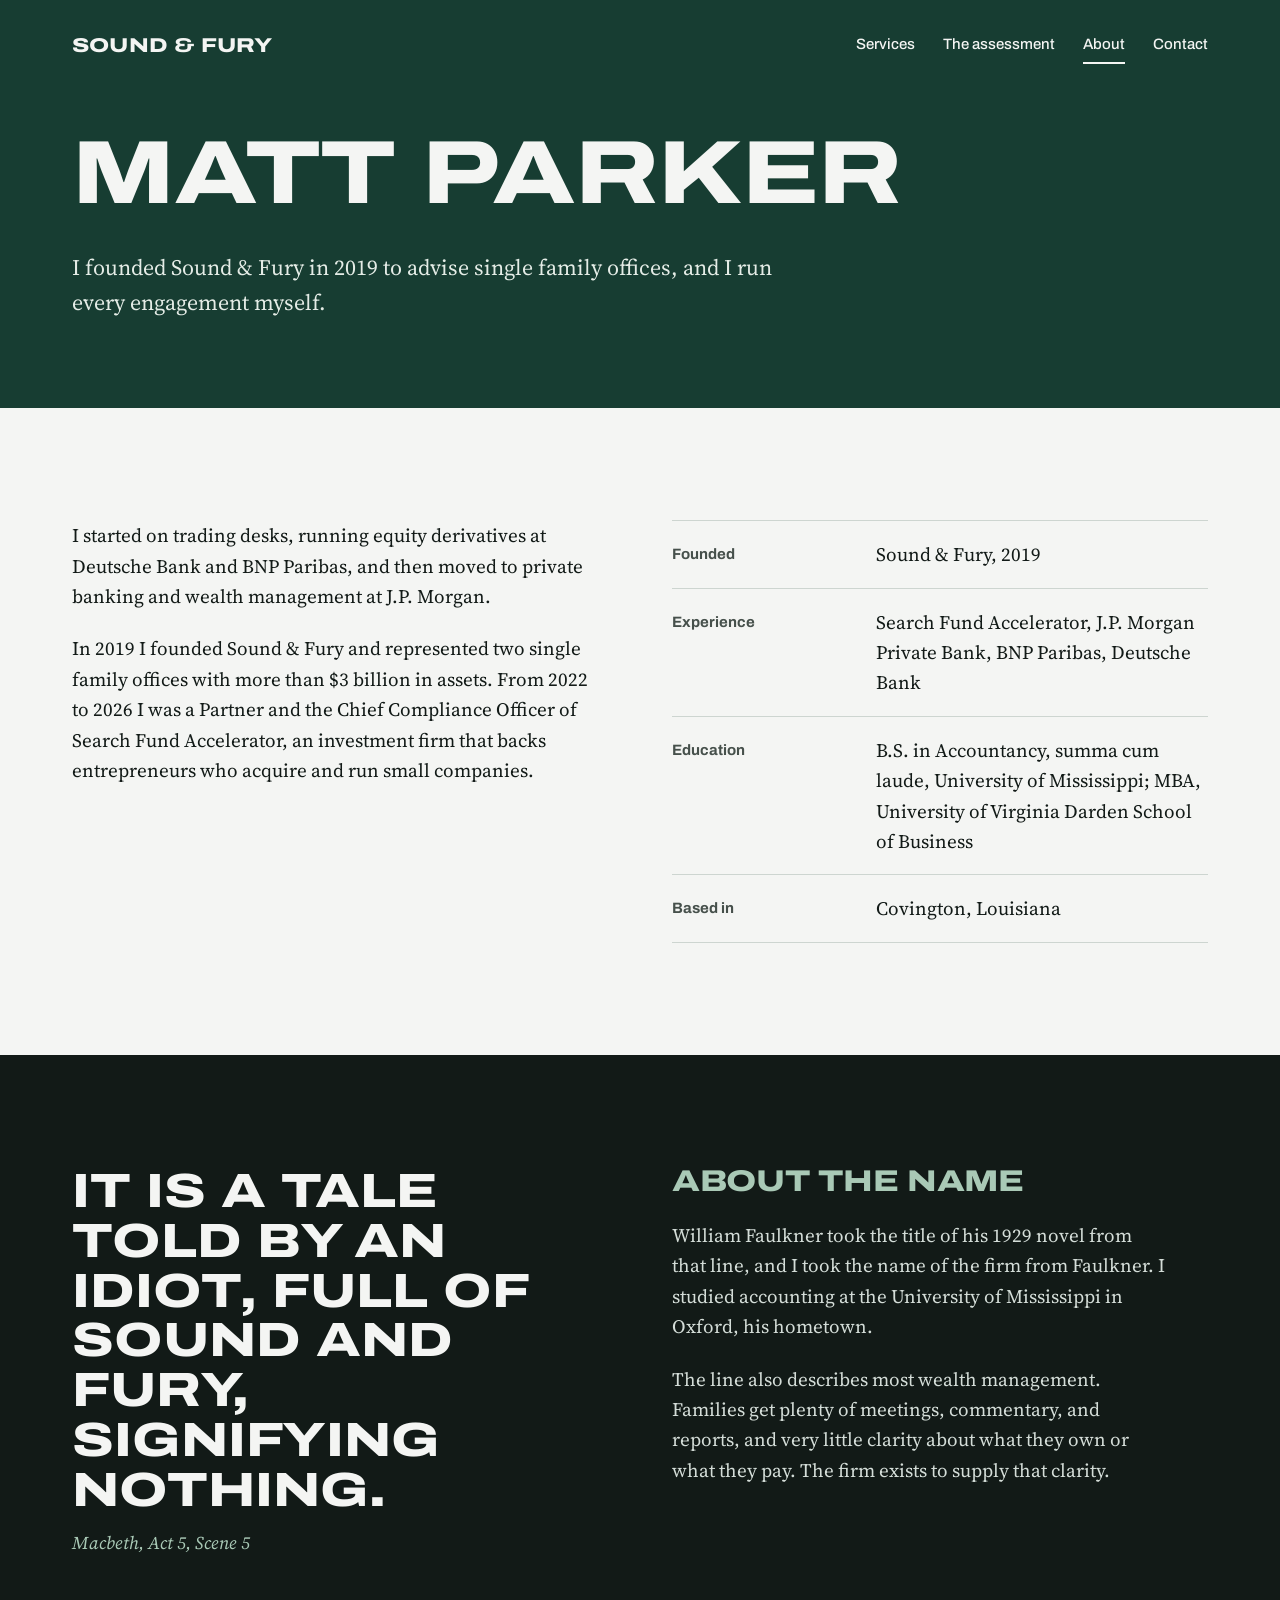
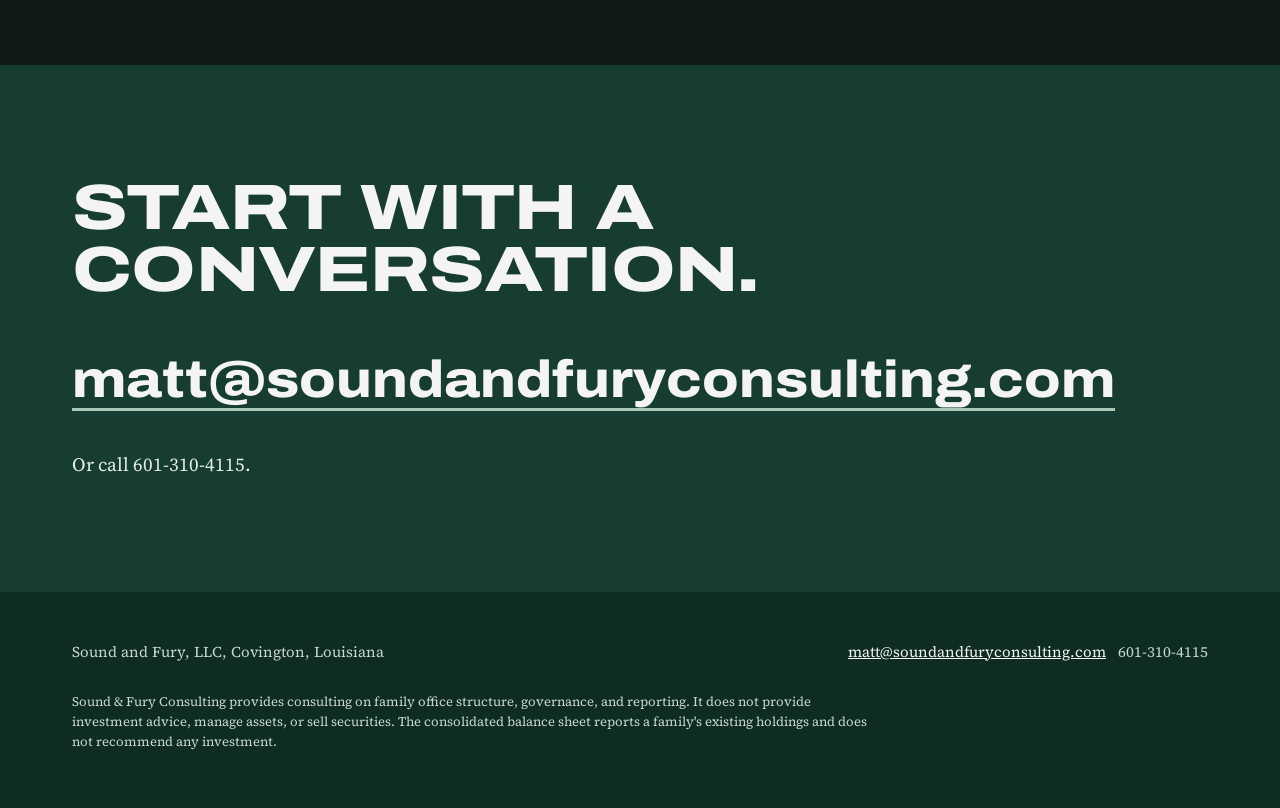
==== about.html @ b050a8d6 "Add files via upload" ====
<!doctype html>
<html lang="en">
<head>
<meta charset="utf-8">
<meta name="viewport" content="width=device-width, initial-scale=1">
<title>About | Sound &amp; Fury Consulting</title>
<meta name="description" content="Matt Parker founded Sound &amp; Fury in 2019 to advise single family offices.">
<link rel="preconnect" href="https://fonts.googleapis.com">
<link rel="preconnect" href="https://fonts.gstatic.com" crossorigin>
<link href="https://fonts.googleapis.com/css2?family=Archivo:wdth,wght@62..125,400..900&family=Source+Serif+4:opsz,wght@8..60,400;8..60,600&display=swap" rel="stylesheet">
<style>
:root {
  --paper: #F4F5F3;
  --ink: #121A17;
  --ink-soft: #46504B;
  --green: #173D32;
  --green-deep: #0F2C24;
  --celadon: #A9C9B6;
  --ledger: #E4ECE6;
  --rule: #B9CBBF;
  --red: #B23A2B;
  --display: "Archivo", "Arial Black", "Helvetica Neue", Arial, sans-serif;
  --body: "Source Serif 4", Georgia, "Times New Roman", serif;
}

* { box-sizing: border-box; }
html { -webkit-text-size-adjust: 100%; scroll-behavior: smooth; }
body {
  margin: 0;
  background: var(--paper);
  color: var(--ink);
  font-family: var(--body);
  font-size: 19px;
  line-height: 1.6;
}
img { max-width: 100%; display: block; }
a { color: inherit; }
a:focus-visible { outline: 3px solid var(--red); outline-offset: 3px; }

.wrap { max-width: 1200px; margin: 0 auto; padding: 0 32px; }

/* Header */
.site-header { position: relative; z-index: 5; }
.site-header .wrap {
  display: flex; justify-content: space-between; align-items: center; gap: 24px;
  padding-top: 26px; padding-bottom: 26px;
}
.wordmark {
  font-family: var(--display); font-weight: 800; font-stretch: 125%;
  font-size: 20px; letter-spacing: 0.01em; text-decoration: none; text-transform: uppercase;
}
.site-nav { display: flex; gap: 28px; flex-wrap: wrap; }
.site-nav a {
  font-family: var(--display); font-weight: 500; font-size: 15px; text-decoration: none;
  padding: 6px 0; border-bottom: 2px solid transparent;
}
.site-nav a:hover, .site-nav a[aria-current="page"] { border-bottom-color: currentColor; }
.on-dark { background: var(--green); color: var(--paper); }
.on-dark .site-nav a { color: var(--paper); }

/* Display type */
.display {
  font-family: var(--display); font-weight: 800; font-stretch: 125%;
  text-transform: uppercase; line-height: 0.98; letter-spacing: -0.01em; margin: 0;
}
h2.display { font-size: clamp(34px, 5.2vw, 64px); }
h3 { font-family: var(--display); font-weight: 700; font-stretch: 112%; font-size: 22px; line-height: 1.2; margin: 0 0 10px; }

/* Hero */
.hero { background: var(--green); color: var(--paper); padding: 56px 0 96px; overflow: hidden; }
.hero h1 { font-size: clamp(46px, 9.4vw, 132px); }
.hero h1 span { display: block; }
.hero .hero-foot {
  display: grid; grid-template-columns: minmax(0, 1fr) auto; gap: 40px; align-items: end;
  margin-top: 56px;
}
.hero h1.quote { color: var(--paper); }
.hero h1.quote::before { content: "\201C"; display: block; font-size: 1.4em; line-height: 0.6; color: var(--celadon); margin-bottom: 8px; }
.hero .attrib { font-family: var(--display); font-weight: 600; font-size: 18px; color: var(--celadon); margin: 24px 0 0; }
.hero p { font-size: 22px; line-height: 1.5; max-width: 34em; margin: 0; color: #E4ECE6; }
.cta {
  display: inline-block; font-family: var(--display); font-weight: 700; font-size: 16px;
  text-decoration: none; padding: 16px 26px; border-radius: 999px;
  background: var(--celadon); color: var(--green-deep); white-space: nowrap;
}
.cta:hover { background: #C3DCCD; }
.cta.dark { background: var(--green); color: var(--paper); }
.cta.dark:hover { background: var(--green-deep); }

@media (prefers-reduced-motion: no-preference) {
  .hero h1 span { animation: rise 0.9s cubic-bezier(.2,.7,.2,1) both; }
  .hero h1 span:nth-child(2) { animation-delay: 0.08s; }
  .hero h1 span:nth-child(3) { animation-delay: 0.16s; }
  .hero h1 span:nth-child(4) { animation-delay: 0.24s; }
  @keyframes rise { from { opacity: 0; transform: translateY(40px); } to { opacity: 1; transform: none; } }
}

/* Sections */
section { padding: 112px 0; }
.lede { font-size: 22px; max-width: 36em; color: var(--ink-soft); margin: 24px 0 0; }

/* Statements to ledger */
.pile-grid { display: grid; grid-template-columns: 1.1fr 1fr; gap: 64px; align-items: center; margin-top: 64px; }
.pile { position: relative; height: 470px; }
.stmt {
  position: absolute; width: 270px; background: #fff; border: 1px solid #D5DBD7;
  padding: 16px 18px; box-shadow: 0 1px 0 rgba(18,26,23,.06);
  font-family: var(--display); font-stretch: 75%; font-size: 13px; color: var(--ink-soft);
}
.stmt strong { display: block; font-stretch: 100%; font-size: 14px; color: var(--ink); margin-bottom: 8px; }
.stmt .bar { height: 7px; background: #E3E7E4; margin: 6px 0; }
.stmt .bar.s { width: 60%; }
.stmt .bar.m { width: 82%; }
.stmt .amt { font-stretch: 100%; font-weight: 700; font-size: 18px; color: var(--ink); margin-top: 10px; font-variant-numeric: tabular-nums; }
.stmt:nth-child(1) { top: 0; left: 4%; transform: rotate(-5deg); }
.stmt:nth-child(2) { top: 40px; left: 44%; transform: rotate(4deg); }
.stmt:nth-child(3) { top: 160px; left: 14%; transform: rotate(2deg); }
.stmt:nth-child(4) { top: 210px; left: 50%; transform: rotate(-3deg); }
.stmt:nth-child(5) { top: 320px; left: 2%; transform: rotate(-2deg); }
.stmt:nth-child(6) { top: 340px; left: 40%; transform: rotate(5deg); }

.ledger { background: var(--ledger); border: 1px solid var(--rule); padding: 28px 30px 22px; }
.ledger .ledger-title { font-family: var(--display); font-weight: 700; font-stretch: 112%; font-size: 18px; margin: 0 0 12px; }
.ledger table { width: 100%; border-collapse: collapse; font-size: 17px; }
.ledger td { padding: 8px 0; border-bottom: 1px solid var(--rule); }
.ledger td.amt { text-align: right; font-variant-numeric: tabular-nums lining-nums; white-space: nowrap; padding-left: 16px; }
.ledger tr.total td { font-family: var(--display); font-weight: 800; font-size: 20px; padding-top: 14px; border-bottom: 4px double var(--red); }
.ledger .note { font-size: 14px; color: var(--ink-soft); margin: 12px 0 0; }

/* Principles */
.principles { background: var(--ink); color: var(--paper); }
.principles .grid { display: grid; grid-template-columns: repeat(2, minmax(0, 1fr)); gap: 72px 64px; margin-top: 72px; }
.principles h3 { font-weight: 800; font-stretch: 125%; text-transform: uppercase; font-size: clamp(26px, 3vw, 38px); line-height: 1.02; color: var(--celadon); margin-bottom: 16px; }
.principles p { margin: 0; color: #D4DDD8; max-width: 26em; }

/* Question band */
.question { background: var(--celadon); color: var(--green-deep); }
.question .inner { display: grid; grid-template-columns: minmax(0, 1.3fr) minmax(0, 1fr); gap: 64px; align-items: end; }
.question p { margin: 0 0 28px; font-size: 21px; }

/* About teaser */
.teaser { display: grid; grid-template-columns: minmax(0, 1fr) minmax(0, 1.4fr); gap: 64px; align-items: start; }
.teaser p { margin: 0 0 20px; }
.textlink { font-family: var(--display); font-weight: 700; font-size: 16px; text-decoration: none; border-bottom: 2px solid currentColor; padding-bottom: 2px; }

/* Contact band */
.contact-band { background: var(--green); color: var(--paper); }
.contact-band .big {
  font-family: var(--display); font-weight: 800; font-stretch: 112%;
  font-size: clamp(22px, 4.2vw, 52px); text-decoration: none; word-break: break-word;
  border-bottom: 3px solid var(--celadon);
}
.contact-band p { margin: 28px 0 0; color: #E4ECE6; }

/* Interior pages */
.page-head { background: var(--green); color: var(--paper); padding: 40px 0 88px; }
.page-head h1 { font-size: clamp(40px, 7vw, 96px); }
.page-head p { font-size: 22px; max-width: 34em; margin: 32px 0 0; color: #E4ECE6; }
.two { display: grid; grid-template-columns: repeat(2, minmax(0, 1fr)); gap: 56px 64px; }
.deliver h3 { margin-bottom: 8px; }
.deliver p { margin: 0; }
.steps { list-style: none; margin: 0; padding: 0; display: grid; grid-template-columns: repeat(4, minmax(0, 1fr)); gap: 40px; counter-reset: s; }
.steps li { counter-increment: s; border-top: 3px solid var(--ink); padding-top: 18px; }
.steps li::before { content: counter(s); display: block; font-family: var(--display); font-weight: 800; font-stretch: 125%; font-size: 44px; line-height: 1; margin-bottom: 14px; color: var(--green); }
.steps p { margin: 0; font-size: 17px; }
.fee-num { font-family: var(--display); font-weight: 800; font-stretch: 125%; font-size: clamp(36px, 5vw, 60px); line-height: 1; margin: 0 0 18px; color: var(--green); }
.prose { max-width: 38em; }
.prose p { margin: 0 0 22px; }
blockquote.macbeth {
  margin: 0; font-family: var(--display); font-weight: 800; font-stretch: 125%; text-transform: uppercase;
  font-size: clamp(28px, 4vw, 48px); line-height: 1.04; color: var(--green);
}
.principles blockquote.macbeth { color: var(--paper); }
.principles blockquote.macbeth cite { color: var(--celadon); }
blockquote.macbeth cite { display: block; margin-top: 18px; font-family: var(--body); font-style: italic; font-weight: 400; text-transform: none; font-size: 18px; color: var(--ink-soft); }
.facts { list-style: none; margin: 0; padding: 0; border-top: 1px solid #CDD5D0; }
.facts li { display: grid; grid-template-columns: 180px minmax(0, 1fr); gap: 24px; padding: 18px 0; border-bottom: 1px solid #CDD5D0; }
.facts li span:first-child { font-family: var(--display); font-weight: 700; font-size: 15px; color: var(--ink-soft); padding-top: 3px; }

/* Footer */
.site-footer { background: var(--green-deep); color: #C9D6CF; font-size: 15px; padding: 48px 0 56px; }
.site-footer .row { display: flex; justify-content: space-between; gap: 32px; flex-wrap: wrap; margin-bottom: 28px; }
.site-footer a { color: var(--paper); }
.site-footer .legal { font-size: 13px; line-height: 1.55; max-width: 62em; margin: 0; }

/* Responsive */
@media (max-width: 960px) {
  .pile-grid, .question .inner, .teaser { grid-template-columns: 1fr; gap: 48px; }
  .steps { grid-template-columns: repeat(2, minmax(0, 1fr)); }
  .hero .hero-foot { grid-template-columns: 1fr; }
}
@media (max-width: 640px) {
  body { font-size: 17px; }
  .wrap { padding: 0 16px; }
  section { padding: 72px 0; }
  .site-header .wrap { flex-direction: column; align-items: flex-start; gap: 10px; padding-top: 18px; padding-bottom: 18px; }
  .site-nav { gap: 20px; }
  .hero { padding: 32px 0 64px; }
  .hero p, .lede, .page-head p { font-size: 18px; }
  .principles .grid, .two { grid-template-columns: 1fr; gap: 44px; }
  .steps { grid-template-columns: 1fr; }
  .pile { height: 360px; }
  .stmt { width: 210px; padding: 12px 14px; }
  .stmt:nth-child(1) { top: 0; left: 0; }
  .stmt:nth-child(2) { top: 70px; left: auto; right: 0; }
  .stmt:nth-child(3) { top: 165px; left: 2%; }
  .stmt:nth-child(4) { top: 235px; left: auto; right: 2%; }
  .stmt:nth-child(5), .stmt:nth-child(6) { display: none; }
  .ledger { padding: 20px 16px 16px; }
  .ledger table { font-size: 15px; }
  .facts li { grid-template-columns: 1fr; gap: 4px; }
}

/* Services */
.services { list-style: none; margin: 0; padding: 0; display: grid; grid-template-columns: repeat(2, minmax(0, 1fr)); gap: 0 64px; }
.svc { border-top: 3px solid var(--ink); padding: 28px 0 56px; }
.svc h2 { font-family: var(--display); font-weight: 800; font-stretch: 125%; text-transform: uppercase; font-size: clamp(24px, 2.6vw, 32px); line-height: 1.05; margin: 0 0 16px; }
.svc p { margin: 0 0 20px; max-width: 30em; }
.svc.lead { grid-column: 1 / -1; background: var(--green); color: var(--paper); border-top: 0; padding: 40px 44px 44px; margin-bottom: 56px; }
.svc.lead h2 { font-size: clamp(30px, 4.4vw, 56px); color: var(--paper); }
.svc.lead p { color: #E4ECE6; max-width: 40em; font-size: 21px; }
.svc.lead .textlink { color: var(--celadon); }
.svc-tag { display: inline-block; font-family: var(--display); font-weight: 700; font-size: 14px; background: var(--celadon); color: var(--green-deep); padding: 4px 12px; border-radius: 999px; margin-bottom: 18px; }
@media (max-width: 640px) {
  .services { grid-template-columns: 1fr; }
  .svc.lead { padding: 28px 20px 32px; }
}
</style>
</head>
<body>

<div class="on-dark">
  <header class="site-header">
    <div class="wrap">
      <a class="wordmark" href="index.html">Sound &amp; Fury</a>
      <nav class="site-nav" aria-label="Main">
        <a href="services.html">Services</a>
        <a href="assessment.html">The assessment</a>
        <a href="about.html" aria-current="page">About</a>
        <a href="contact.html">Contact</a>
      </nav>
    </div>
  </header>
  <div class="page-head">
    <div class="wrap">
      <h1 class="display">Matt Parker</h1>
      <p>I founded Sound &amp; Fury in 2019 to advise single family offices, and I run every engagement myself.</p>
    </div>
  </div>
</div>

<main>
  <section>
    <div class="wrap two">
      <div class="prose">
        <p>I started on trading desks, running equity derivatives at Deutsche Bank and BNP Paribas, and then moved to private banking and wealth management at J.P. Morgan.</p>
        <p>In 2019 I founded Sound &amp; Fury and represented two single family offices with more than $3 billion in assets. From 2022 to 2026 I was a Partner and the Chief Compliance Officer of Search Fund Accelerator, an investment firm that backs entrepreneurs who acquire and run small companies.</p>
      </div>
      <ul class="facts">
        <li><span>Founded</span><span>Sound &amp; Fury, 2019</span></li>
        <li><span>Experience</span><span>Search Fund Accelerator, J.P. Morgan Private Bank, BNP Paribas, Deutsche Bank</span></li>
        <li><span>Education</span><span>B.S. in Accountancy, summa cum laude, University of Mississippi; MBA, University of Virginia Darden School of Business</span></li>
        <li><span>Based in</span><span>Covington, Louisiana</span></li>
      </ul>
    </div>
  </section>

  <section class="principles">
    <div class="wrap two">
      <blockquote class="macbeth">
        It is a tale told by an idiot, full of sound and fury, signifying nothing.
        <cite>Macbeth, Act 5, Scene 5</cite>
      </blockquote>
      <div class="prose">
        <h2 class="display" style="font-size: 30px; color: var(--celadon); margin-bottom: 24px">About the name</h2>
        <p style="color: #D4DDD8">William Faulkner took the title of his 1929 novel from that line, and I took the name of the firm from Faulkner. I studied accounting at the University of Mississippi in Oxford, his hometown.</p>
        <p style="color: #D4DDD8">The line also describes most wealth management. Families get plenty of meetings, commentary, and reports, and very little clarity about what they own or what they pay. The firm exists to supply that clarity.</p>
      </div>
    </div>
  </section>

  <section class="contact-band">
    <div class="wrap">
      <h2 class="display" style="margin-bottom: 36px">Start with a conversation.</h2>
      <a class="big" href="mailto:matt@soundandfuryconsulting.com">matt@soundandfuryconsulting.com</a>
      <p>Or call 601-310-4115.</p>
    </div>
  </section>
</main>

<footer class="site-footer">
  <div class="wrap">
    <div class="row">
      <span>Sound and Fury, LLC, Covington, Louisiana</span>
      <span><a href="mailto:matt@soundandfuryconsulting.com">matt@soundandfuryconsulting.com</a> &nbsp; 601-310-4115</span>
    </div>
    <!-- AFTER REGISTRATION: replace the legal paragraph below with:
    <p class="legal">Sound and Fury, LLC is an investment adviser registered with the State of Louisiana. Registration does not imply a certain level of skill or training. Form ADV Part 2A is available on request.</p>
    -->
    <p class="legal">Sound &amp; Fury Consulting provides consulting on family office structure, governance, and reporting. It does not provide investment advice, manage assets, or sell securities. The consolidated balance sheet reports a family's existing holdings and does not recommend any investment.</p>
  </div>
</footer>
</body>
</html>
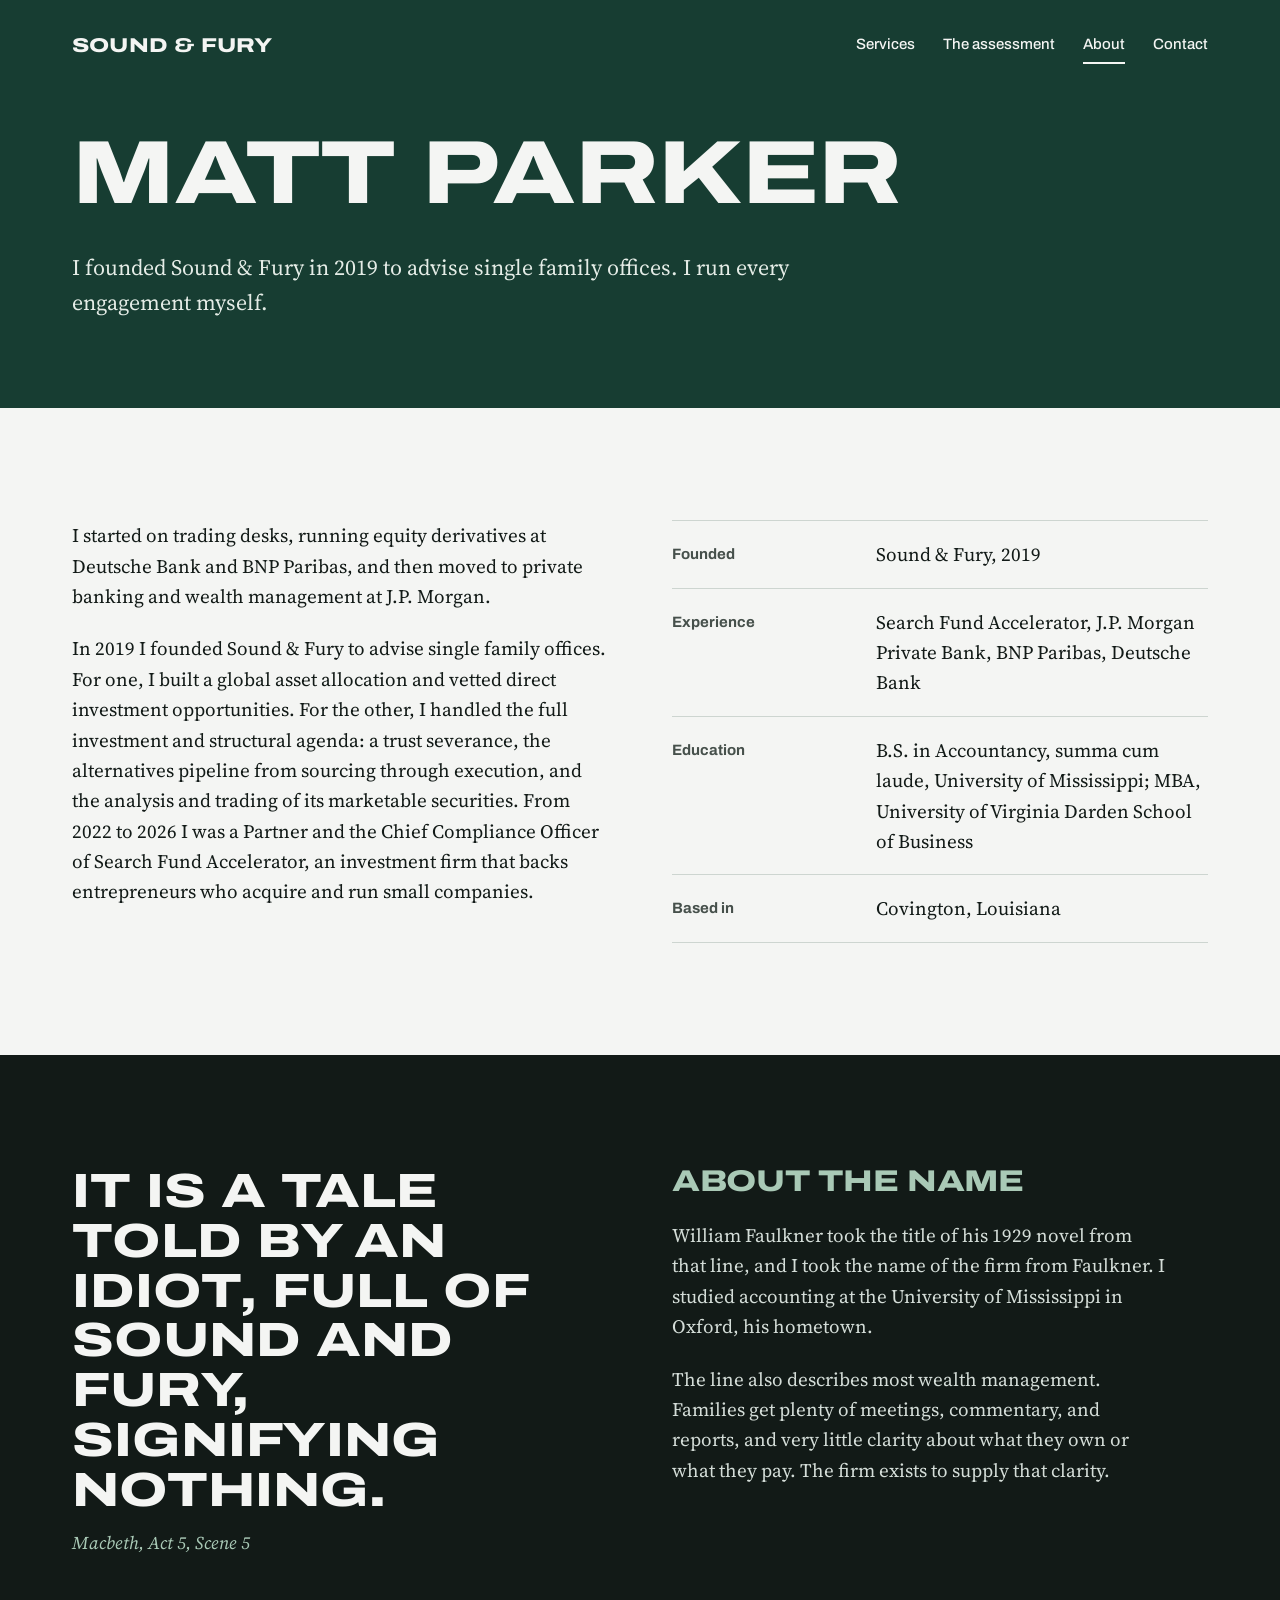
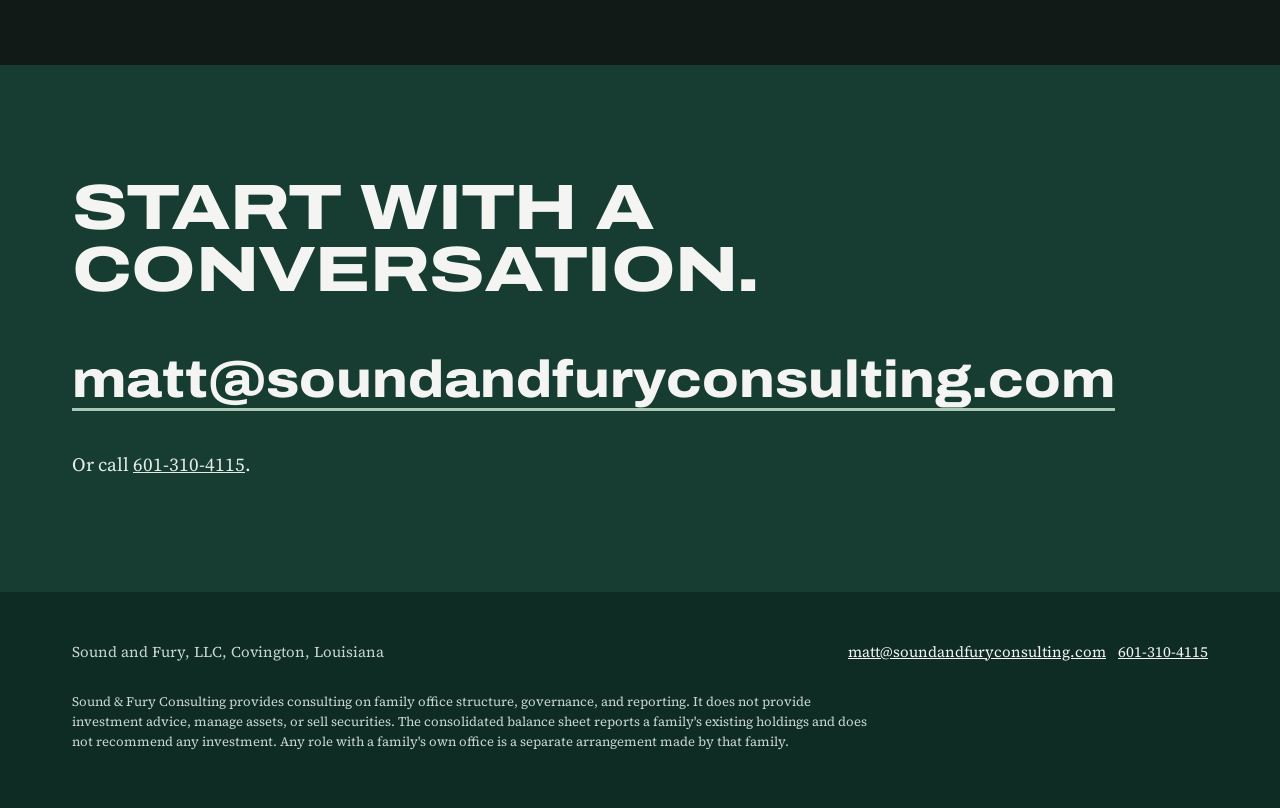
==== commit 1897486a: "Rebuild illustrative financials and revise copy per review Asset-class balance sheet with liability " ====
--- a/about.html
+++ b/about.html
@@ -225,6 +225,8 @@
   .services { grid-template-columns: 1fr; }
   .svc.lead { padding: 28px 20px 32px; }
 }
+.page-head h1 { overflow-wrap: break-word; }
+@media (max-width: 640px) { .page-head h1 { font-size: clamp(30px, 9vw, 40px); } }
 </style>
 </head>
 <body>
@@ -244,7 +246,7 @@
   <div class="page-head">
     <div class="wrap">
       <h1 class="display">Matt Parker</h1>
-      <p>I founded Sound &amp; Fury in 2019 to advise single family offices, and I run every engagement myself.</p>
+      <p>I founded Sound &amp; Fury in 2019 to advise single family offices. I run every engagement myself.</p>
     </div>
   </div>
 </div>
@@ -254,7 +256,7 @@
     <div class="wrap two">
       <div class="prose">
         <p>I started on trading desks, running equity derivatives at Deutsche Bank and BNP Paribas, and then moved to private banking and wealth management at J.P. Morgan.</p>
-        <p>In 2019 I founded Sound &amp; Fury and represented two single family offices with more than $3 billion in assets. From 2022 to 2026 I was a Partner and the Chief Compliance Officer of Search Fund Accelerator, an investment firm that backs entrepreneurs who acquire and run small companies.</p>
+        <p>In 2019 I founded Sound &amp; Fury to advise single family offices. For one, I built a global asset allocation and vetted direct investment opportunities. For the other, I handled the full investment and structural agenda: a trust severance, the alternatives pipeline from sourcing through execution, and the analysis and trading of its marketable securities. From 2022 to 2026 I was a Partner and the Chief Compliance Officer of Search Fund Accelerator, an investment firm that backs entrepreneurs who acquire and run small companies.</p>
       </div>
       <ul class="facts">
         <li><span>Founded</span><span>Sound &amp; Fury, 2019</span></li>
@@ -283,7 +285,7 @@
     <div class="wrap">
       <h2 class="display" style="margin-bottom: 36px">Start with a conversation.</h2>
       <a class="big" href="mailto:matt@soundandfuryconsulting.com">matt@soundandfuryconsulting.com</a>
-      <p>Or call 601-310-4115.</p>
+      <p>Or call <a href="tel:+16013104115">601-310-4115</a>.</p>
     </div>
   </section>
 </main>
@@ -292,12 +294,12 @@
   <div class="wrap">
     <div class="row">
       <span>Sound and Fury, LLC, Covington, Louisiana</span>
-      <span><a href="mailto:matt@soundandfuryconsulting.com">matt@soundandfuryconsulting.com</a> &nbsp; 601-310-4115</span>
+      <span><a href="mailto:matt@soundandfuryconsulting.com">matt@soundandfuryconsulting.com</a> &nbsp; <a href="tel:+16013104115">601-310-4115</a></span>
     </div>
     <!-- AFTER REGISTRATION: replace the legal paragraph below with:
     <p class="legal">Sound and Fury, LLC is an investment adviser registered with the State of Louisiana. Registration does not imply a certain level of skill or training. Form ADV Part 2A is available on request.</p>
     -->
-    <p class="legal">Sound &amp; Fury Consulting provides consulting on family office structure, governance, and reporting. It does not provide investment advice, manage assets, or sell securities. The consolidated balance sheet reports a family's existing holdings and does not recommend any investment.</p>
+    <p class="legal">Sound &amp; Fury Consulting provides consulting on family office structure, governance, and reporting. It does not provide investment advice, manage assets, or sell securities. The consolidated balance sheet reports a family's existing holdings and does not recommend any investment. Any role with a family's own office is a separate arrangement made by that family.</p>
   </div>
 </footer>
 </body>
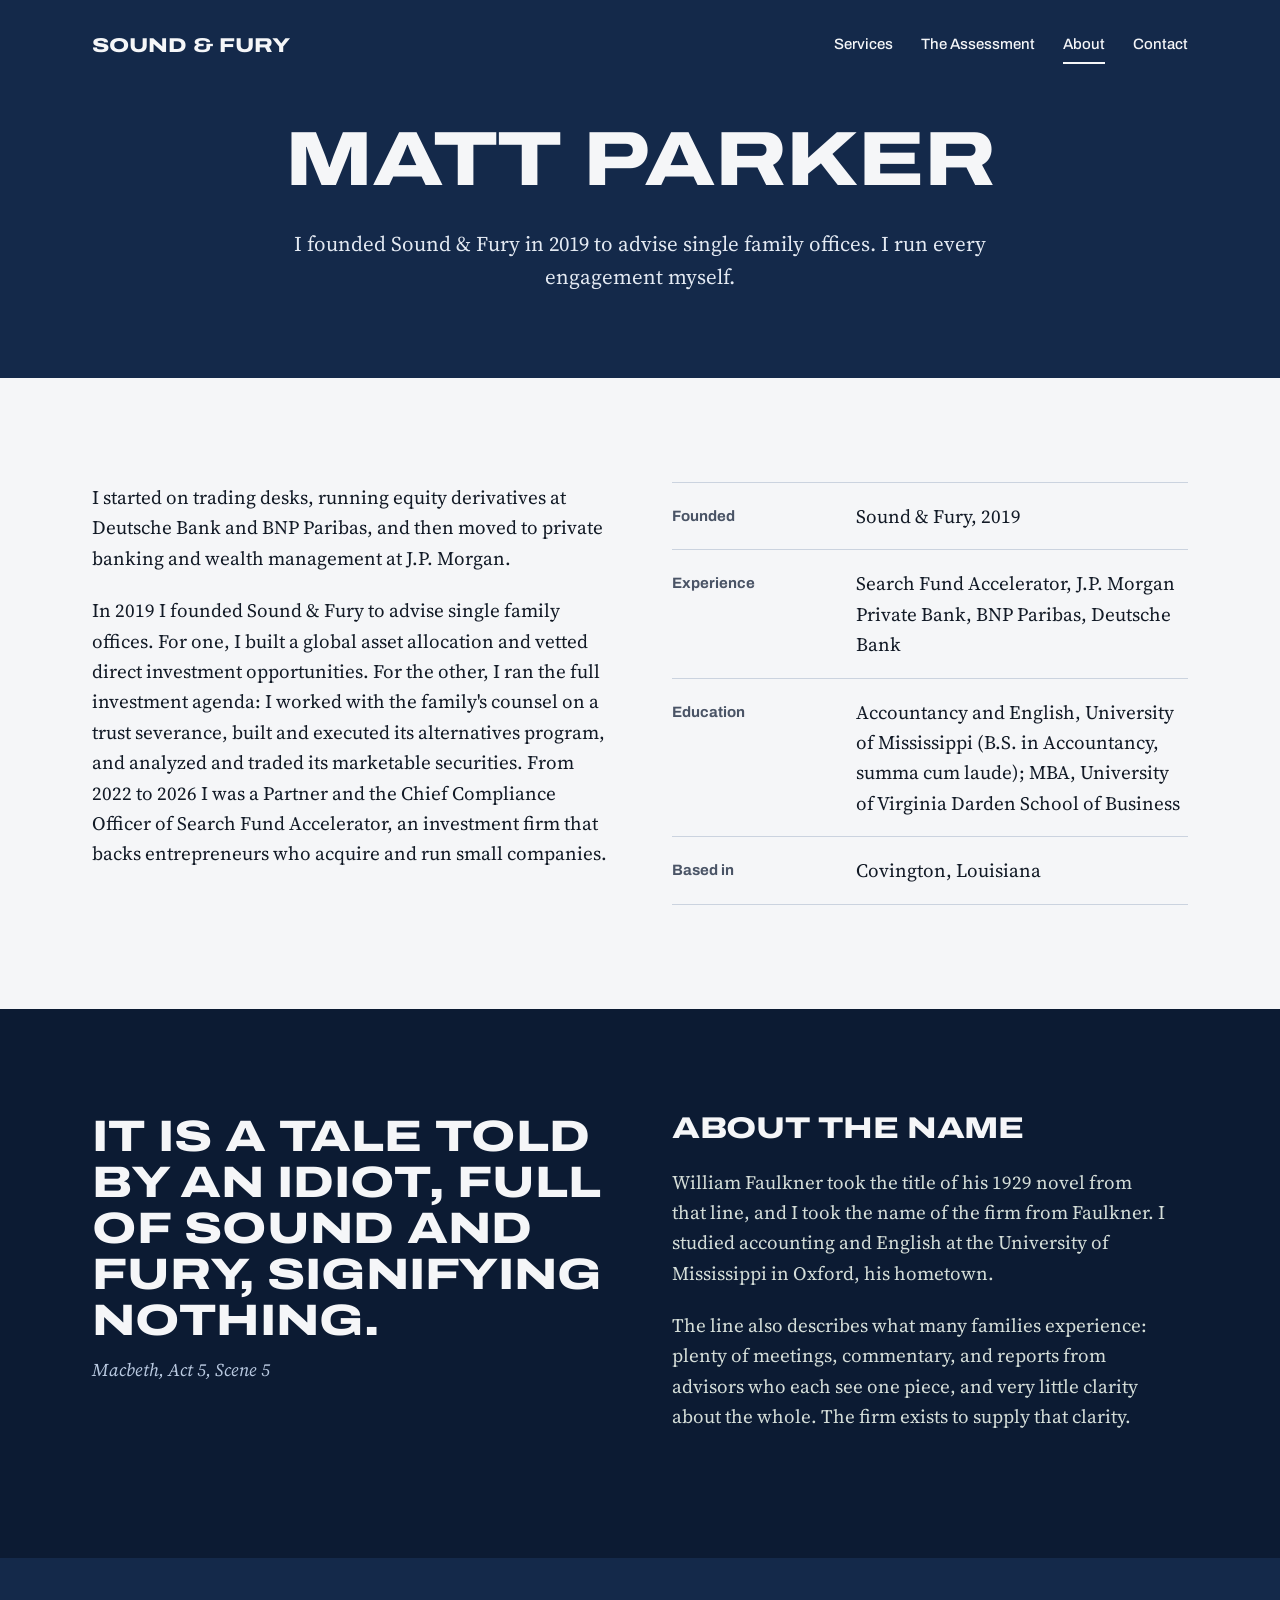
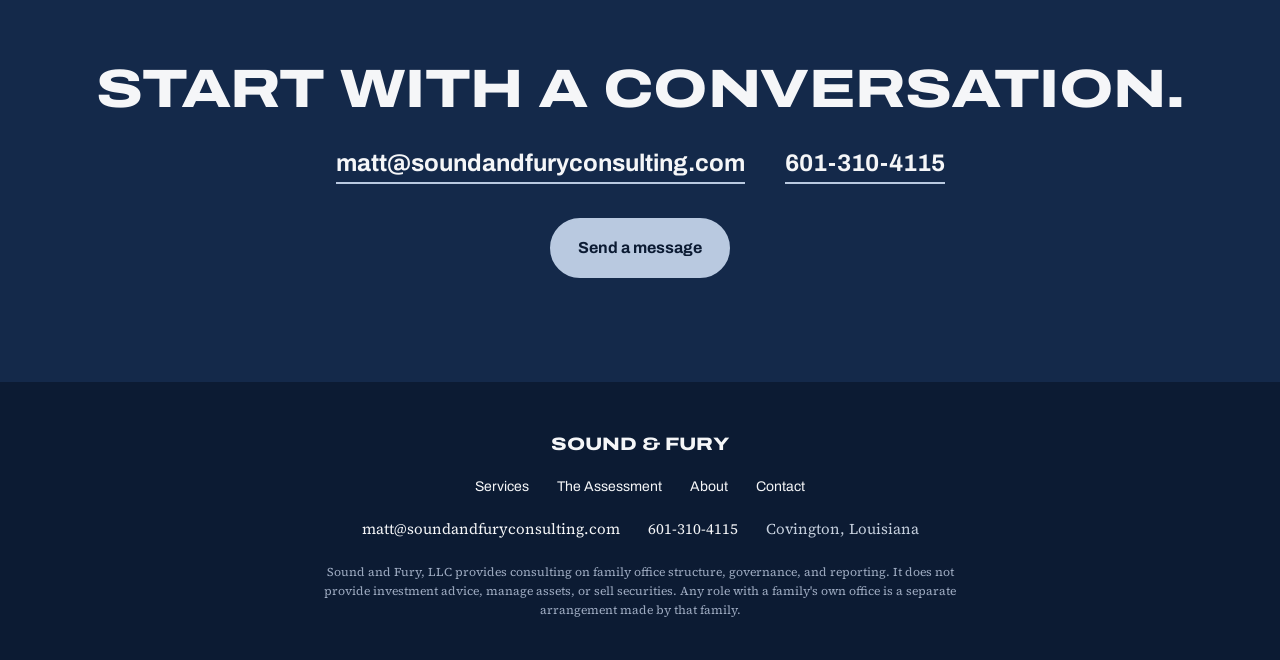
==== commit dde70859: "Navy redesign, shared stylesheet, researched example, contact form Rebuild the illustrative family o" ====
--- a/about.html
+++ b/about.html
@@ -8,226 +8,7 @@
 <link rel="preconnect" href="https://fonts.googleapis.com">
 <link rel="preconnect" href="https://fonts.gstatic.com" crossorigin>
 <link href="https://fonts.googleapis.com/css2?family=Archivo:wdth,wght@62..125,400..900&family=Source+Serif+4:opsz,wght@8..60,400;8..60,600&display=swap" rel="stylesheet">
-<style>
-:root {
-  --paper: #F4F5F3;
-  --ink: #121A17;
-  --ink-soft: #46504B;
-  --green: #173D32;
-  --green-deep: #0F2C24;
-  --celadon: #A9C9B6;
-  --ledger: #E4ECE6;
-  --rule: #B9CBBF;
-  --red: #B23A2B;
-  --display: "Archivo", "Arial Black", "Helvetica Neue", Arial, sans-serif;
-  --body: "Source Serif 4", Georgia, "Times New Roman", serif;
-}
-
-* { box-sizing: border-box; }
-html { -webkit-text-size-adjust: 100%; scroll-behavior: smooth; }
-body {
-  margin: 0;
-  background: var(--paper);
-  color: var(--ink);
-  font-family: var(--body);
-  font-size: 19px;
-  line-height: 1.6;
-}
-img { max-width: 100%; display: block; }
-a { color: inherit; }
-a:focus-visible { outline: 3px solid var(--red); outline-offset: 3px; }
-
-.wrap { max-width: 1200px; margin: 0 auto; padding: 0 32px; }
-
-/* Header */
-.site-header { position: relative; z-index: 5; }
-.site-header .wrap {
-  display: flex; justify-content: space-between; align-items: center; gap: 24px;
-  padding-top: 26px; padding-bottom: 26px;
-}
-.wordmark {
-  font-family: var(--display); font-weight: 800; font-stretch: 125%;
-  font-size: 20px; letter-spacing: 0.01em; text-decoration: none; text-transform: uppercase;
-}
-.site-nav { display: flex; gap: 28px; flex-wrap: wrap; }
-.site-nav a {
-  font-family: var(--display); font-weight: 500; font-size: 15px; text-decoration: none;
-  padding: 6px 0; border-bottom: 2px solid transparent;
-}
-.site-nav a:hover, .site-nav a[aria-current="page"] { border-bottom-color: currentColor; }
-.on-dark { background: var(--green); color: var(--paper); }
-.on-dark .site-nav a { color: var(--paper); }
-
-/* Display type */
-.display {
-  font-family: var(--display); font-weight: 800; font-stretch: 125%;
-  text-transform: uppercase; line-height: 0.98; letter-spacing: -0.01em; margin: 0;
-}
-h2.display { font-size: clamp(34px, 5.2vw, 64px); }
-h3 { font-family: var(--display); font-weight: 700; font-stretch: 112%; font-size: 22px; line-height: 1.2; margin: 0 0 10px; }
-
-/* Hero */
-.hero { background: var(--green); color: var(--paper); padding: 56px 0 96px; overflow: hidden; }
-.hero h1 { font-size: clamp(46px, 9.4vw, 132px); }
-.hero h1 span { display: block; }
-.hero .hero-foot {
-  display: grid; grid-template-columns: minmax(0, 1fr) auto; gap: 40px; align-items: end;
-  margin-top: 56px;
-}
-.hero h1.quote { color: var(--paper); }
-.hero h1.quote::before { content: "\201C"; display: block; font-size: 1.4em; line-height: 0.6; color: var(--celadon); margin-bottom: 8px; }
-.hero .attrib { font-family: var(--display); font-weight: 600; font-size: 18px; color: var(--celadon); margin: 24px 0 0; }
-.hero p { font-size: 22px; line-height: 1.5; max-width: 34em; margin: 0; color: #E4ECE6; }
-.cta {
-  display: inline-block; font-family: var(--display); font-weight: 700; font-size: 16px;
-  text-decoration: none; padding: 16px 26px; border-radius: 999px;
-  background: var(--celadon); color: var(--green-deep); white-space: nowrap;
-}
-.cta:hover { background: #C3DCCD; }
-.cta.dark { background: var(--green); color: var(--paper); }
-.cta.dark:hover { background: var(--green-deep); }
-
-@media (prefers-reduced-motion: no-preference) {
-  .hero h1 span { animation: rise 0.9s cubic-bezier(.2,.7,.2,1) both; }
-  .hero h1 span:nth-child(2) { animation-delay: 0.08s; }
-  .hero h1 span:nth-child(3) { animation-delay: 0.16s; }
-  .hero h1 span:nth-child(4) { animation-delay: 0.24s; }
-  @keyframes rise { from { opacity: 0; transform: translateY(40px); } to { opacity: 1; transform: none; } }
-}
-
-/* Sections */
-section { padding: 112px 0; }
-.lede { font-size: 22px; max-width: 36em; color: var(--ink-soft); margin: 24px 0 0; }
-
-/* Statements to ledger */
-.pile-grid { display: grid; grid-template-columns: 1.1fr 1fr; gap: 64px; align-items: center; margin-top: 64px; }
-.pile { position: relative; height: 470px; }
-.stmt {
-  position: absolute; width: 270px; background: #fff; border: 1px solid #D5DBD7;
-  padding: 16px 18px; box-shadow: 0 1px 0 rgba(18,26,23,.06);
-  font-family: var(--display); font-stretch: 75%; font-size: 13px; color: var(--ink-soft);
-}
-.stmt strong { display: block; font-stretch: 100%; font-size: 14px; color: var(--ink); margin-bottom: 8px; }
-.stmt .bar { height: 7px; background: #E3E7E4; margin: 6px 0; }
-.stmt .bar.s { width: 60%; }
-.stmt .bar.m { width: 82%; }
-.stmt .amt { font-stretch: 100%; font-weight: 700; font-size: 18px; color: var(--ink); margin-top: 10px; font-variant-numeric: tabular-nums; }
-.stmt:nth-child(1) { top: 0; left: 4%; transform: rotate(-5deg); }
-.stmt:nth-child(2) { top: 40px; left: 44%; transform: rotate(4deg); }
-.stmt:nth-child(3) { top: 160px; left: 14%; transform: rotate(2deg); }
-.stmt:nth-child(4) { top: 210px; left: 50%; transform: rotate(-3deg); }
-.stmt:nth-child(5) { top: 320px; left: 2%; transform: rotate(-2deg); }
-.stmt:nth-child(6) { top: 340px; left: 40%; transform: rotate(5deg); }
-
-.ledger { background: var(--ledger); border: 1px solid var(--rule); padding: 28px 30px 22px; }
-.ledger .ledger-title { font-family: var(--display); font-weight: 700; font-stretch: 112%; font-size: 18px; margin: 0 0 12px; }
-.ledger table { width: 100%; border-collapse: collapse; font-size: 17px; }
-.ledger td { padding: 8px 0; border-bottom: 1px solid var(--rule); }
-.ledger td.amt { text-align: right; font-variant-numeric: tabular-nums lining-nums; white-space: nowrap; padding-left: 16px; }
-.ledger tr.total td { font-family: var(--display); font-weight: 800; font-size: 20px; padding-top: 14px; border-bottom: 4px double var(--red); }
-.ledger .note { font-size: 14px; color: var(--ink-soft); margin: 12px 0 0; }
-
-/* Principles */
-.principles { background: var(--ink); color: var(--paper); }
-.principles .grid { display: grid; grid-template-columns: repeat(2, minmax(0, 1fr)); gap: 72px 64px; margin-top: 72px; }
-.principles h3 { font-weight: 800; font-stretch: 125%; text-transform: uppercase; font-size: clamp(26px, 3vw, 38px); line-height: 1.02; color: var(--celadon); margin-bottom: 16px; }
-.principles p { margin: 0; color: #D4DDD8; max-width: 26em; }
-
-/* Question band */
-.question { background: var(--celadon); color: var(--green-deep); }
-.question .inner { display: grid; grid-template-columns: minmax(0, 1.3fr) minmax(0, 1fr); gap: 64px; align-items: end; }
-.question p { margin: 0 0 28px; font-size: 21px; }
-
-/* About teaser */
-.teaser { display: grid; grid-template-columns: minmax(0, 1fr) minmax(0, 1.4fr); gap: 64px; align-items: start; }
-.teaser p { margin: 0 0 20px; }
-.textlink { font-family: var(--display); font-weight: 700; font-size: 16px; text-decoration: none; border-bottom: 2px solid currentColor; padding-bottom: 2px; }
-
-/* Contact band */
-.contact-band { background: var(--green); color: var(--paper); }
-.contact-band .big {
-  font-family: var(--display); font-weight: 800; font-stretch: 112%;
-  font-size: clamp(22px, 4.2vw, 52px); text-decoration: none; word-break: break-word;
-  border-bottom: 3px solid var(--celadon);
-}
-.contact-band p { margin: 28px 0 0; color: #E4ECE6; }
-
-/* Interior pages */
-.page-head { background: var(--green); color: var(--paper); padding: 40px 0 88px; }
-.page-head h1 { font-size: clamp(40px, 7vw, 96px); }
-.page-head p { font-size: 22px; max-width: 34em; margin: 32px 0 0; color: #E4ECE6; }
-.two { display: grid; grid-template-columns: repeat(2, minmax(0, 1fr)); gap: 56px 64px; }
-.deliver h3 { margin-bottom: 8px; }
-.deliver p { margin: 0; }
-.steps { list-style: none; margin: 0; padding: 0; display: grid; grid-template-columns: repeat(4, minmax(0, 1fr)); gap: 40px; counter-reset: s; }
-.steps li { counter-increment: s; border-top: 3px solid var(--ink); padding-top: 18px; }
-.steps li::before { content: counter(s); display: block; font-family: var(--display); font-weight: 800; font-stretch: 125%; font-size: 44px; line-height: 1; margin-bottom: 14px; color: var(--green); }
-.steps p { margin: 0; font-size: 17px; }
-.fee-num { font-family: var(--display); font-weight: 800; font-stretch: 125%; font-size: clamp(36px, 5vw, 60px); line-height: 1; margin: 0 0 18px; color: var(--green); }
-.prose { max-width: 38em; }
-.prose p { margin: 0 0 22px; }
-blockquote.macbeth {
-  margin: 0; font-family: var(--display); font-weight: 800; font-stretch: 125%; text-transform: uppercase;
-  font-size: clamp(28px, 4vw, 48px); line-height: 1.04; color: var(--green);
-}
-.principles blockquote.macbeth { color: var(--paper); }
-.principles blockquote.macbeth cite { color: var(--celadon); }
-blockquote.macbeth cite { display: block; margin-top: 18px; font-family: var(--body); font-style: italic; font-weight: 400; text-transform: none; font-size: 18px; color: var(--ink-soft); }
-.facts { list-style: none; margin: 0; padding: 0; border-top: 1px solid #CDD5D0; }
-.facts li { display: grid; grid-template-columns: 180px minmax(0, 1fr); gap: 24px; padding: 18px 0; border-bottom: 1px solid #CDD5D0; }
-.facts li span:first-child { font-family: var(--display); font-weight: 700; font-size: 15px; color: var(--ink-soft); padding-top: 3px; }
-
-/* Footer */
-.site-footer { background: var(--green-deep); color: #C9D6CF; font-size: 15px; padding: 48px 0 56px; }
-.site-footer .row { display: flex; justify-content: space-between; gap: 32px; flex-wrap: wrap; margin-bottom: 28px; }
-.site-footer a { color: var(--paper); }
-.site-footer .legal { font-size: 13px; line-height: 1.55; max-width: 62em; margin: 0; }
-
-/* Responsive */
-@media (max-width: 960px) {
-  .pile-grid, .question .inner, .teaser { grid-template-columns: 1fr; gap: 48px; }
-  .steps { grid-template-columns: repeat(2, minmax(0, 1fr)); }
-  .hero .hero-foot { grid-template-columns: 1fr; }
-}
-@media (max-width: 640px) {
-  body { font-size: 17px; }
-  .wrap { padding: 0 16px; }
-  section { padding: 72px 0; }
-  .site-header .wrap { flex-direction: column; align-items: flex-start; gap: 10px; padding-top: 18px; padding-bottom: 18px; }
-  .site-nav { gap: 20px; }
-  .hero { padding: 32px 0 64px; }
-  .hero p, .lede, .page-head p { font-size: 18px; }
-  .principles .grid, .two { grid-template-columns: 1fr; gap: 44px; }
-  .steps { grid-template-columns: 1fr; }
-  .pile { height: 360px; }
-  .stmt { width: 210px; padding: 12px 14px; }
-  .stmt:nth-child(1) { top: 0; left: 0; }
-  .stmt:nth-child(2) { top: 70px; left: auto; right: 0; }
-  .stmt:nth-child(3) { top: 165px; left: 2%; }
-  .stmt:nth-child(4) { top: 235px; left: auto; right: 2%; }
-  .stmt:nth-child(5), .stmt:nth-child(6) { display: none; }
-  .ledger { padding: 20px 16px 16px; }
-  .ledger table { font-size: 15px; }
-  .facts li { grid-template-columns: 1fr; gap: 4px; }
-}
-
-/* Services */
-.services { list-style: none; margin: 0; padding: 0; display: grid; grid-template-columns: repeat(2, minmax(0, 1fr)); gap: 0 64px; }
-.svc { border-top: 3px solid var(--ink); padding: 28px 0 56px; }
-.svc h2 { font-family: var(--display); font-weight: 800; font-stretch: 125%; text-transform: uppercase; font-size: clamp(24px, 2.6vw, 32px); line-height: 1.05; margin: 0 0 16px; }
-.svc p { margin: 0 0 20px; max-width: 30em; }
-.svc.lead { grid-column: 1 / -1; background: var(--green); color: var(--paper); border-top: 0; padding: 40px 44px 44px; margin-bottom: 56px; }
-.svc.lead h2 { font-size: clamp(30px, 4.4vw, 56px); color: var(--paper); }
-.svc.lead p { color: #E4ECE6; max-width: 40em; font-size: 21px; }
-.svc.lead .textlink { color: var(--celadon); }
-.svc-tag { display: inline-block; font-family: var(--display); font-weight: 700; font-size: 14px; background: var(--celadon); color: var(--green-deep); padding: 4px 12px; border-radius: 999px; margin-bottom: 18px; }
-@media (max-width: 640px) {
-  .services { grid-template-columns: 1fr; }
-  .svc.lead { padding: 28px 20px 32px; }
-}
-.page-head h1 { overflow-wrap: break-word; }
-@media (max-width: 640px) { .page-head h1 { font-size: clamp(30px, 9vw, 40px); } }
-</style>
+<link rel="stylesheet" href="styles.css">
 </head>
 <body>
 
@@ -237,7 +18,7 @@
       <a class="wordmark" href="index.html">Sound &amp; Fury</a>
       <nav class="site-nav" aria-label="Main">
         <a href="services.html">Services</a>
-        <a href="assessment.html">The assessment</a>
+        <a href="assessment.html">The Assessment</a>
         <a href="about.html" aria-current="page">About</a>
         <a href="contact.html">Contact</a>
       </nav>
@@ -256,12 +37,12 @@
     <div class="wrap two">
       <div class="prose">
         <p>I started on trading desks, running equity derivatives at Deutsche Bank and BNP Paribas, and then moved to private banking and wealth management at J.P. Morgan.</p>
-        <p>In 2019 I founded Sound &amp; Fury to advise single family offices. For one, I built a global asset allocation and vetted direct investment opportunities. For the other, I handled the full investment and structural agenda: a trust severance, the alternatives pipeline from sourcing through execution, and the analysis and trading of its marketable securities. From 2022 to 2026 I was a Partner and the Chief Compliance Officer of Search Fund Accelerator, an investment firm that backs entrepreneurs who acquire and run small companies.</p>
+        <p>In 2019 I founded Sound &amp; Fury to advise single family offices. For one, I built a global asset allocation and vetted direct investment opportunities. For the other, I ran the full investment agenda: I worked with the family's counsel on a trust severance, built and executed its alternatives program, and analyzed and traded its marketable securities. From 2022 to 2026 I was a Partner and the Chief Compliance Officer of Search Fund Accelerator, an investment firm that backs entrepreneurs who acquire and run small companies.</p>
       </div>
       <ul class="facts">
         <li><span>Founded</span><span>Sound &amp; Fury, 2019</span></li>
         <li><span>Experience</span><span>Search Fund Accelerator, J.P. Morgan Private Bank, BNP Paribas, Deutsche Bank</span></li>
-        <li><span>Education</span><span>B.S. in Accountancy, summa cum laude, University of Mississippi; MBA, University of Virginia Darden School of Business</span></li>
+        <li><span>Education</span><span>Accountancy and English, University of Mississippi (B.S. in Accountancy, summa cum laude); MBA, University of Virginia Darden School of Business</span></li>
         <li><span>Based in</span><span>Covington, Louisiana</span></li>
       </ul>
     </div>
@@ -275,31 +56,42 @@
       </blockquote>
       <div class="prose">
         <h2 class="display" style="font-size: 30px; color: var(--celadon); margin-bottom: 24px">About the name</h2>
-        <p style="color: #D4DDD8">William Faulkner took the title of his 1929 novel from that line, and I took the name of the firm from Faulkner. I studied accounting at the University of Mississippi in Oxford, his hometown.</p>
-        <p style="color: #D4DDD8">The line also describes most wealth management. Families get plenty of meetings, commentary, and reports, and very little clarity about what they own or what they pay. The firm exists to supply that clarity.</p>
+        <p style="color: #D4DDD8">William Faulkner took the title of his 1929 novel from that line, and I took the name of the firm from Faulkner. I studied accounting and English at the University of Mississippi in Oxford, his hometown.</p>
+        <p style="color: #D4DDD8">The line also describes what many families experience: plenty of meetings, commentary, and reports from advisors who each see one piece, and very little clarity about the whole. The firm exists to supply that clarity.</p>
       </div>
     </div>
   </section>
 
   <section class="contact-band">
     <div class="wrap">
-      <h2 class="display" style="margin-bottom: 36px">Start with a conversation.</h2>
-      <a class="big" href="mailto:matt@soundandfuryconsulting.com">matt@soundandfuryconsulting.com</a>
-      <p>Or call <a href="tel:+16013104115">601-310-4115</a>.</p>
+      <h2 class="display">Start with a conversation.</h2>
+      <div class="lines">
+        <a href="mailto:matt@soundandfuryconsulting.com">matt@soundandfuryconsulting.com</a>
+        <a href="tel:+16013104115">601-310-4115</a>
+      </div>
+      <a class="cta" href="contact.html">Send a message</a>
     </div>
   </section>
 </main>
 
 <footer class="site-footer">
   <div class="wrap">
-    <div class="row">
-      <span>Sound and Fury, LLC, Covington, Louisiana</span>
-      <span><a href="mailto:matt@soundandfuryconsulting.com">matt@soundandfuryconsulting.com</a> &nbsp; <a href="tel:+16013104115">601-310-4115</a></span>
+    <a class="f-mark" href="index.html">Sound &amp; Fury</a>
+    <nav class="f-nav" aria-label="Footer">
+      <a href="services.html">Services</a>
+      <a href="assessment.html">The Assessment</a>
+      <a href="about.html">About</a>
+      <a href="contact.html">Contact</a>
+    </nav>
+    <div class="f-contact">
+      <a href="mailto:matt@soundandfuryconsulting.com">matt@soundandfuryconsulting.com</a>
+      <a href="tel:+16013104115">601-310-4115</a>
+      <span>Covington, Louisiana</span>
     </div>
     <!-- AFTER REGISTRATION: replace the legal paragraph below with:
     <p class="legal">Sound and Fury, LLC is an investment adviser registered with the State of Louisiana. Registration does not imply a certain level of skill or training. Form ADV Part 2A is available on request.</p>
     -->
-    <p class="legal">Sound &amp; Fury Consulting provides consulting on family office structure, governance, and reporting. It does not provide investment advice, manage assets, or sell securities. The consolidated balance sheet reports a family's existing holdings and does not recommend any investment. Any role with a family's own office is a separate arrangement made by that family.</p>
+    <p class="legal">Sound and Fury, LLC provides consulting on family office structure, governance, and reporting. It does not provide investment advice, manage assets, or sell securities. Any role with a family's own office is a separate arrangement made by that family.</p>
   </div>
 </footer>
 </body>
--- a/styles.css
+++ b/styles.css
@@ -0,0 +1,241 @@
+:root {
+  --paper: #F5F6F8;
+  --ink: #121A26;
+  --ink-soft: #4A5466;
+  --navy: #14294A;
+  --navy-deep: #0C1B33;
+  --sky: #B9C9E0;
+  --sky-light: #D6E1EF;
+  --ledger: #E8EDF4;
+  --rule: #C3CEDD;
+  --red: #B23A2B;
+  --display: "Archivo", "Arial Black", "Helvetica Neue", Arial, sans-serif;
+  --body: "Source Serif 4", Georgia, "Times New Roman", serif;
+}
+
+* { box-sizing: border-box; }
+html { -webkit-text-size-adjust: 100%; scroll-behavior: smooth; }
+body { margin: 0; background: var(--paper); color: var(--ink); font-family: var(--body); font-size: 19px; line-height: 1.6; }
+a { color: inherit; }
+a:focus-visible, button:focus-visible, input:focus-visible, textarea:focus-visible { outline: 3px solid var(--red); outline-offset: 3px; }
+.wrap { max-width: 1160px; margin: 0 auto; padding: 0 32px; }
+
+/* Header */
+.on-dark { background: var(--navy); color: var(--paper); }
+.site-header .wrap { display: flex; justify-content: space-between; align-items: center; gap: 24px; padding-top: 26px; padding-bottom: 26px; }
+.wordmark { font-family: var(--display); font-weight: 800; font-stretch: 125%; font-size: 20px; text-decoration: none; text-transform: uppercase; }
+.site-nav { display: flex; gap: 28px; flex-wrap: wrap; }
+.site-nav a { font-family: var(--display); font-weight: 500; font-size: 15px; text-decoration: none; padding: 6px 0; border-bottom: 2px solid transparent; }
+.site-nav a:hover, .site-nav a[aria-current="page"] { border-bottom-color: currentColor; }
+
+/* Type */
+.display { font-family: var(--display); font-weight: 800; font-stretch: 125%; text-transform: uppercase; line-height: 1; letter-spacing: -0.01em; margin: 0; overflow-wrap: break-word; }
+h2.display { font-size: clamp(30px, 4.4vw, 54px); text-align: center; }
+h3 { font-family: var(--display); font-weight: 700; font-stretch: 112%; font-size: 21px; line-height: 1.2; margin: 0 0 10px; }
+.lede { font-size: 21px; max-width: 38em; color: var(--ink-soft); margin: 20px auto 0; text-align: center; }
+section { padding: 104px 0; }
+.textlink { font-family: var(--display); font-weight: 700; font-size: 16px; text-decoration: none; border-bottom: 2px solid currentColor; padding-bottom: 2px; }
+
+/* Buttons */
+.cta { display: inline-block; font-family: var(--display); font-weight: 700; font-size: 16px; text-decoration: none; padding: 15px 26px; border-radius: 999px; border: 2px solid var(--sky); background: var(--sky); color: var(--navy-deep); white-space: nowrap; cursor: pointer; }
+.cta:hover { background: var(--sky-light); border-color: var(--sky-light); }
+.cta.ghost { background: transparent; color: var(--paper); border-color: var(--sky); }
+.cta.ghost:hover { background: rgba(185, 201, 224, 0.15); }
+.cta.dark { background: var(--navy); border-color: var(--navy); color: var(--paper); }
+.cta.dark:hover { background: var(--navy-deep); border-color: var(--navy-deep); }
+.buttons { display: flex; gap: 14px; justify-content: center; flex-wrap: wrap; }
+
+/* Hero */
+.hero { padding: 48px 0 88px; text-align: center; }
+.hero h1.quote { font-size: clamp(36px, 5.6vw, 76px); }
+.hero h1.quote span { display: block; }
+.hero h1.quote::before { content: "\201C"; display: block; font-size: 1.1em; line-height: 0.6; color: var(--sky); margin-bottom: 8px; }
+.hero .attrib { font-family: var(--display); font-weight: 600; font-size: 17px; color: var(--sky); margin: 20px 0 0; }
+.hero p.pitch { font-size: 21px; line-height: 1.55; max-width: 36em; margin: 36px auto 30px; color: #E3E9F2; }
+.hero .creds { font-family: var(--display); font-size: 14px; color: var(--sky); margin: 30px auto 0; max-width: 46em; }
+@media (prefers-reduced-motion: no-preference) {
+  .hero h1.quote span { animation: rise 0.9s cubic-bezier(.2,.7,.2,1) both; }
+  .hero h1.quote span:nth-child(2) { animation-delay: 0.1s; }
+  @keyframes rise { from { opacity: 0; transform: translateY(32px); } to { opacity: 1; transform: none; } }
+}
+
+/* Interior page head */
+.page-head { padding: 32px 0 84px; text-align: center; }
+.page-head h1 { font-size: clamp(34px, 6vw, 80px); }
+.page-head p { font-size: 21px; max-width: 36em; margin: 28px auto 0; color: #E3E9F2; }
+
+/* Statements to ledger */
+.pile-grid { display: grid; grid-template-columns: 1.1fr 1fr; gap: 64px; align-items: center; margin-top: 64px; }
+.pile { position: relative; height: 470px; }
+.stmt { position: absolute; width: 270px; background: #fff; border: 1px solid #D5DBE4; padding: 16px 18px; box-shadow: 0 1px 0 rgba(18,26,38,.06); font-family: var(--display); font-stretch: 75%; font-size: 13px; color: var(--ink-soft); }
+.stmt strong { display: block; font-stretch: 100%; font-size: 14px; color: var(--ink); margin-bottom: 8px; }
+.stmt .bar { height: 7px; background: #E3E7ED; margin: 6px 0; }
+.stmt .bar.s { width: 60%; }
+.stmt .bar.m { width: 82%; }
+.stmt .amt { font-stretch: 100%; font-weight: 700; font-size: 18px; color: var(--ink); margin-top: 10px; font-variant-numeric: tabular-nums; }
+.stmt:nth-child(1) { top: 0; left: 4%; transform: rotate(-5deg); }
+.stmt:nth-child(2) { top: 40px; left: 44%; transform: rotate(4deg); }
+.stmt:nth-child(3) { top: 160px; left: 14%; transform: rotate(2deg); }
+.stmt:nth-child(4) { top: 210px; left: 50%; transform: rotate(-3deg); }
+.stmt:nth-child(5) { top: 320px; left: 2%; transform: rotate(-2deg); }
+.stmt:nth-child(6) { top: 340px; left: 40%; transform: rotate(5deg); }
+
+/* Ledger panels */
+.ledger { background: var(--ledger); border: 1px solid var(--rule); padding: 26px 28px 22px; text-align: left; }
+.ledger-title { font-family: var(--display); font-weight: 700; font-stretch: 112%; font-size: 18px; margin: 0 0 12px; }
+.ledger table { width: 100%; border-collapse: collapse; font-size: 17px; }
+.ledger td { padding: 8px 0; border-bottom: 1px solid var(--rule); vertical-align: top; }
+.ledger td.amt { text-align: right; font-variant-numeric: tabular-nums lining-nums; white-space: nowrap; padding-left: 16px; }
+.ledger .own { display: block; font-size: 13px; color: var(--ink-soft); margin-top: 2px; }
+.ledger tr.sub td { font-family: var(--display); font-weight: 700; padding-top: 12px; }
+.ledger tr.total td { font-family: var(--display); font-weight: 800; font-size: 20px; padding-top: 14px; border-bottom: 4px double var(--red); }
+.ledger .note { font-size: 15px; color: var(--ink-soft); margin: 12px 0 0; }
+.ledger .note + .note { margin-top: 8px; }
+
+/* Principles */
+.principles { background: var(--navy-deep); color: var(--paper); }
+.principles .grid { display: grid; grid-template-columns: repeat(2, minmax(0, 1fr)); gap: 64px; margin-top: 64px; text-align: center; }
+.principles h3 { font-weight: 800; font-stretch: 125%; text-transform: uppercase; font-size: clamp(24px, 2.8vw, 34px); line-height: 1.05; color: var(--sky); margin-bottom: 14px; }
+.principles p { margin: 0 auto; color: #D3DBE8; max-width: 26em; }
+
+/* Question band */
+.question { background: var(--sky); color: var(--navy-deep); text-align: center; }
+.question p { margin: 20px auto 30px; font-size: 21px; max-width: 34em; }
+
+/* Bio teaser */
+.teaser { text-align: center; max-width: 46em; margin: 0 auto; }
+.teaser p { margin: 24px 0; }
+
+/* Two-column blocks */
+.two { display: grid; grid-template-columns: repeat(2, minmax(0, 1fr)); gap: 56px 64px; }
+.two h2.display { text-align: left; font-size: clamp(28px, 3.4vw, 44px); margin-bottom: 22px; }
+.deliver { margin-top: 56px; }
+.deliver p { margin: 0; }
+ul.plain { margin: 0 0 16px; padding-left: 20px; }
+ul.plain li { margin-bottom: 6px; }
+
+/* Steps */
+.steps { list-style: none; margin: 56px 0 0; padding: 0; display: grid; grid-template-columns: repeat(4, minmax(0, 1fr)); gap: 36px; counter-reset: s; }
+.steps li { counter-increment: s; border-top: 3px solid var(--navy); padding-top: 18px; }
+.steps li::before { content: counter(s); display: block; font-family: var(--display); font-weight: 800; font-stretch: 125%; font-size: 42px; line-height: 1; margin-bottom: 14px; color: var(--navy); }
+.steps p { margin: 0; font-size: 17px; }
+.confid { margin: 48px auto 0; padding: 18px 22px; border-left: 4px solid var(--navy); background: var(--ledger); font-size: 17px; max-width: 46em; }
+
+/* Fee */
+.fee-num { font-family: var(--display); font-weight: 800; font-stretch: 125%; font-size: clamp(30px, 4vw, 48px); line-height: 1; margin: 0 0 18px; color: var(--navy); }
+.question .two { text-align: left; }
+
+/* Exhibits */
+.exhibits { background: #E9EDF3; }
+.ex-grid { display: grid; grid-template-columns: repeat(2, minmax(0, 1fr)); gap: 32px; margin-bottom: 32px; align-items: start; }
+.ledger.cost .big-num { font-family: var(--display); font-weight: 800; font-stretch: 125%; font-size: clamp(32px, 3.6vw, 44px); line-height: 1; margin: 4px 0 8px; color: var(--red); }
+.ledger.cost .sub-head { font-size: 15px; color: var(--ink-soft); margin: 0 0 14px; }
+.verdict { margin: 56px 0 32px; background: #fff; border: 2px solid var(--navy); }
+.verdict .rec { font-family: var(--display); font-weight: 800; font-stretch: 112%; font-size: clamp(22px, 2.6vw, 30px); line-height: 1.15; color: var(--navy); margin: 0 0 24px; }
+.verdict h4 { font-family: var(--display); font-weight: 700; font-size: 16px; margin: 0 0 10px; }
+.verdict ul { margin: 0; padding-left: 20px; }
+.verdict li { margin-bottom: 8px; font-size: 17px; }
+.v-grid { display: grid; grid-template-columns: minmax(0, 0.9fr) minmax(0, 1.3fr); gap: 40px; margin-bottom: 24px; }
+.verdict table { font-size: 15px; min-width: 520px; }
+.verdict th { font-family: var(--display); font-weight: 700; font-size: 13px; text-align: right; padding: 0 0 6px 12px; border-bottom: 1px solid var(--rule); vertical-align: bottom; }
+.verdict th:first-child { text-align: left; padding-left: 0; }
+.verdict td { padding: 8px 0 8px 12px; }
+.verdict td:first-child { padding-left: 0; }
+.verdict td.amt { padding-left: 12px; }
+.verdict tr.pick td { font-weight: 700; background: var(--ledger); }
+.verdict tr.now td { color: var(--ink-soft); }
+.actions { margin: 0 0 8px; padding-left: 22px; }
+.actions li { margin-bottom: 8px; font-size: 17px; }
+.cal-box { margin-bottom: 32px; }
+.scroll { overflow-x: auto; }
+table.cal { width: 100%; min-width: 720px; border-collapse: collapse; font-size: 15px; font-variant-numeric: tabular-nums; }
+table.cal th, table.cal td { padding: 8px 9px; border-bottom: 1px solid var(--rule); text-align: right; white-space: nowrap; }
+table.cal thead th { font-family: var(--display); font-weight: 700; font-size: 13px; }
+table.cal tbody th { text-align: left; font-weight: 400; padding-left: 0; position: sticky; left: 0; background: var(--ledger); }
+table.cal tr.net th, table.cal tr.net td { font-family: var(--display); font-weight: 700; }
+table.cal .hit { background: #F3DCD8; }
+table.cal td.short { background: var(--red); color: #fff; }
+table.cal tr.res td, table.cal tr.res th { color: var(--ink-soft); font-size: 14px; }
+.checks { list-style: none; margin: 0; padding: 0; }
+.checks li { display: grid; grid-template-columns: 96px minmax(0, 1fr); gap: 16px; align-items: baseline; padding: 10px 0; border-bottom: 1px solid var(--rule); }
+.st { font-family: var(--display); font-weight: 700; font-size: 13px; text-align: center; padding: 3px 0; border-radius: 999px; }
+.st.gap { background: var(--red); color: #fff; }
+.st.ok { background: var(--navy); color: var(--paper); }
+.sources { font-size: 14px; color: var(--ink-soft); margin: 20px 0 0; }
+
+/* Services */
+.services { list-style: none; margin: 0; padding: 0; display: grid; grid-template-columns: repeat(2, minmax(0, 1fr)); gap: 0 64px; }
+.svc { border-top: 3px solid var(--ink); padding: 28px 0 56px; }
+.svc h2 { font-family: var(--display); font-weight: 800; font-stretch: 125%; text-transform: uppercase; font-size: clamp(22px, 2.4vw, 30px); line-height: 1.05; margin: 0 0 16px; }
+.svc p { margin: 0 0 20px; max-width: 30em; }
+.svc.lead { grid-column: 1 / -1; background: var(--navy); color: var(--paper); border-top: 0; padding: 44px; margin-bottom: 56px; text-align: center; }
+.svc.lead h2 { font-size: clamp(28px, 4vw, 50px); }
+.svc.lead p { color: #E3E9F2; max-width: 38em; margin: 0 auto 22px; font-size: 21px; }
+.svc.lead .textlink { color: var(--sky); }
+.svc-tag { display: inline-block; font-family: var(--display); font-weight: 700; font-size: 14px; background: var(--sky); color: var(--navy-deep); padding: 4px 12px; border-radius: 999px; margin-bottom: 18px; }
+
+/* About */
+.prose p { margin: 0 0 22px; }
+blockquote.macbeth { margin: 0; font-family: var(--display); font-weight: 800; font-stretch: 125%; text-transform: uppercase; font-size: clamp(26px, 3.6vw, 44px); line-height: 1.05; color: var(--paper); }
+blockquote.macbeth cite { display: block; margin-top: 18px; font-family: var(--body); font-style: italic; font-weight: 400; text-transform: none; font-size: 18px; color: var(--sky); }
+.principles .two { text-align: left; }
+.facts { list-style: none; margin: 0; padding: 0; border-top: 1px solid #CBD3DF; }
+.facts li { display: grid; grid-template-columns: 160px minmax(0, 1fr); gap: 24px; padding: 18px 0; border-bottom: 1px solid #CBD3DF; text-align: left; }
+.facts li span:first-child { font-family: var(--display); font-weight: 700; font-size: 15px; color: var(--ink-soft); padding-top: 3px; }
+
+/* Contact band */
+.contact-band { background: var(--navy); color: var(--paper); text-align: center; }
+.contact-band .lines { display: flex; justify-content: center; gap: 12px 40px; flex-wrap: wrap; margin: 28px 0 34px; font-family: var(--display); font-weight: 700; font-size: clamp(18px, 2.2vw, 24px); }
+.contact-band .lines a { text-decoration: none; border-bottom: 2px solid var(--sky); }
+
+/* Contact form */
+.contact-grid { display: grid; grid-template-columns: minmax(0, 1.3fr) minmax(0, 1fr); gap: 64px; align-items: start; }
+.form { display: grid; gap: 18px; }
+.form label { display: grid; gap: 6px; font-family: var(--display); font-weight: 600; font-size: 15px; }
+.form input, .form textarea { font: inherit; font-family: var(--body); font-size: 17px; padding: 12px 14px; border: 1px solid #B5C0D0; border-radius: 4px; background: #fff; color: var(--ink); }
+.form textarea { min-height: 150px; resize: vertical; }
+.form .hint { font-family: var(--body); font-weight: 400; font-size: 14px; color: var(--ink-soft); }
+.form .hp { position: absolute; left: -9999px; }
+.form button { justify-self: start; }
+.sent { background: var(--ledger); border-left: 4px solid var(--navy); padding: 16px 20px; margin-bottom: 24px; display: none; }
+.sent:target, .sent.show { display: block; }
+
+/* Footer */
+.site-footer { background: var(--navy-deep); color: #C5CFDD; text-align: center; padding: 48px 0 40px; font-size: 15px; }
+.site-footer .f-mark { font-family: var(--display); font-weight: 800; font-stretch: 125%; font-size: 18px; text-transform: uppercase; color: var(--paper); text-decoration: none; }
+.site-footer .f-nav { display: flex; justify-content: center; gap: 10px 28px; flex-wrap: wrap; margin: 18px 0; font-family: var(--display); font-size: 14px; }
+.site-footer .f-nav a, .site-footer .f-contact a { color: var(--paper); text-decoration: none; }
+.site-footer .f-nav a:hover, .site-footer .f-contact a:hover { text-decoration: underline; }
+.site-footer .f-contact { display: flex; justify-content: center; gap: 8px 28px; flex-wrap: wrap; margin-bottom: 22px; }
+.site-footer .legal { font-size: 12px; line-height: 1.6; max-width: 56em; margin: 0 auto; color: #9DAAC0; }
+
+/* Responsive */
+@media (max-width: 960px) {
+  .pile-grid, .contact-grid { grid-template-columns: 1fr; gap: 48px; }
+  .v-grid, .ex-grid { grid-template-columns: 1fr; gap: 24px; }
+  .steps { grid-template-columns: repeat(2, minmax(0, 1fr)); }
+}
+@media (max-width: 640px) {
+  body { font-size: 17px; }
+  .wrap { padding: 0 16px; }
+  section { padding: 68px 0; }
+  .site-header .wrap { flex-direction: column; gap: 10px; padding-top: 18px; padding-bottom: 18px; }
+  .site-nav { gap: 18px; justify-content: center; }
+  .hero { padding: 24px 0 60px; }
+  .hero p.pitch, .lede, .page-head p { font-size: 18px; }
+  .page-head h1 { font-size: clamp(28px, 8.6vw, 38px); }
+  .principles .grid, .two, .services { grid-template-columns: 1fr; gap: 40px; }
+  .steps { grid-template-columns: 1fr; }
+  .pile { height: 360px; }
+  .stmt { width: 210px; padding: 12px 14px; }
+  .stmt:nth-child(1) { top: 0; left: 0; }
+  .stmt:nth-child(2) { top: 70px; left: auto; right: 0; }
+  .stmt:nth-child(3) { top: 165px; left: 2%; }
+  .stmt:nth-child(4) { top: 235px; left: auto; right: 2%; }
+  .stmt:nth-child(5), .stmt:nth-child(6) { display: none; }
+  .ledger { padding: 20px 16px 16px; }
+  .ledger table { font-size: 15px; }
+  .svc.lead { padding: 28px 20px 32px; }
+  .facts li { grid-template-columns: 1fr; gap: 4px; }
+  .checks li { grid-template-columns: 84px minmax(0, 1fr); gap: 12px; }
+}
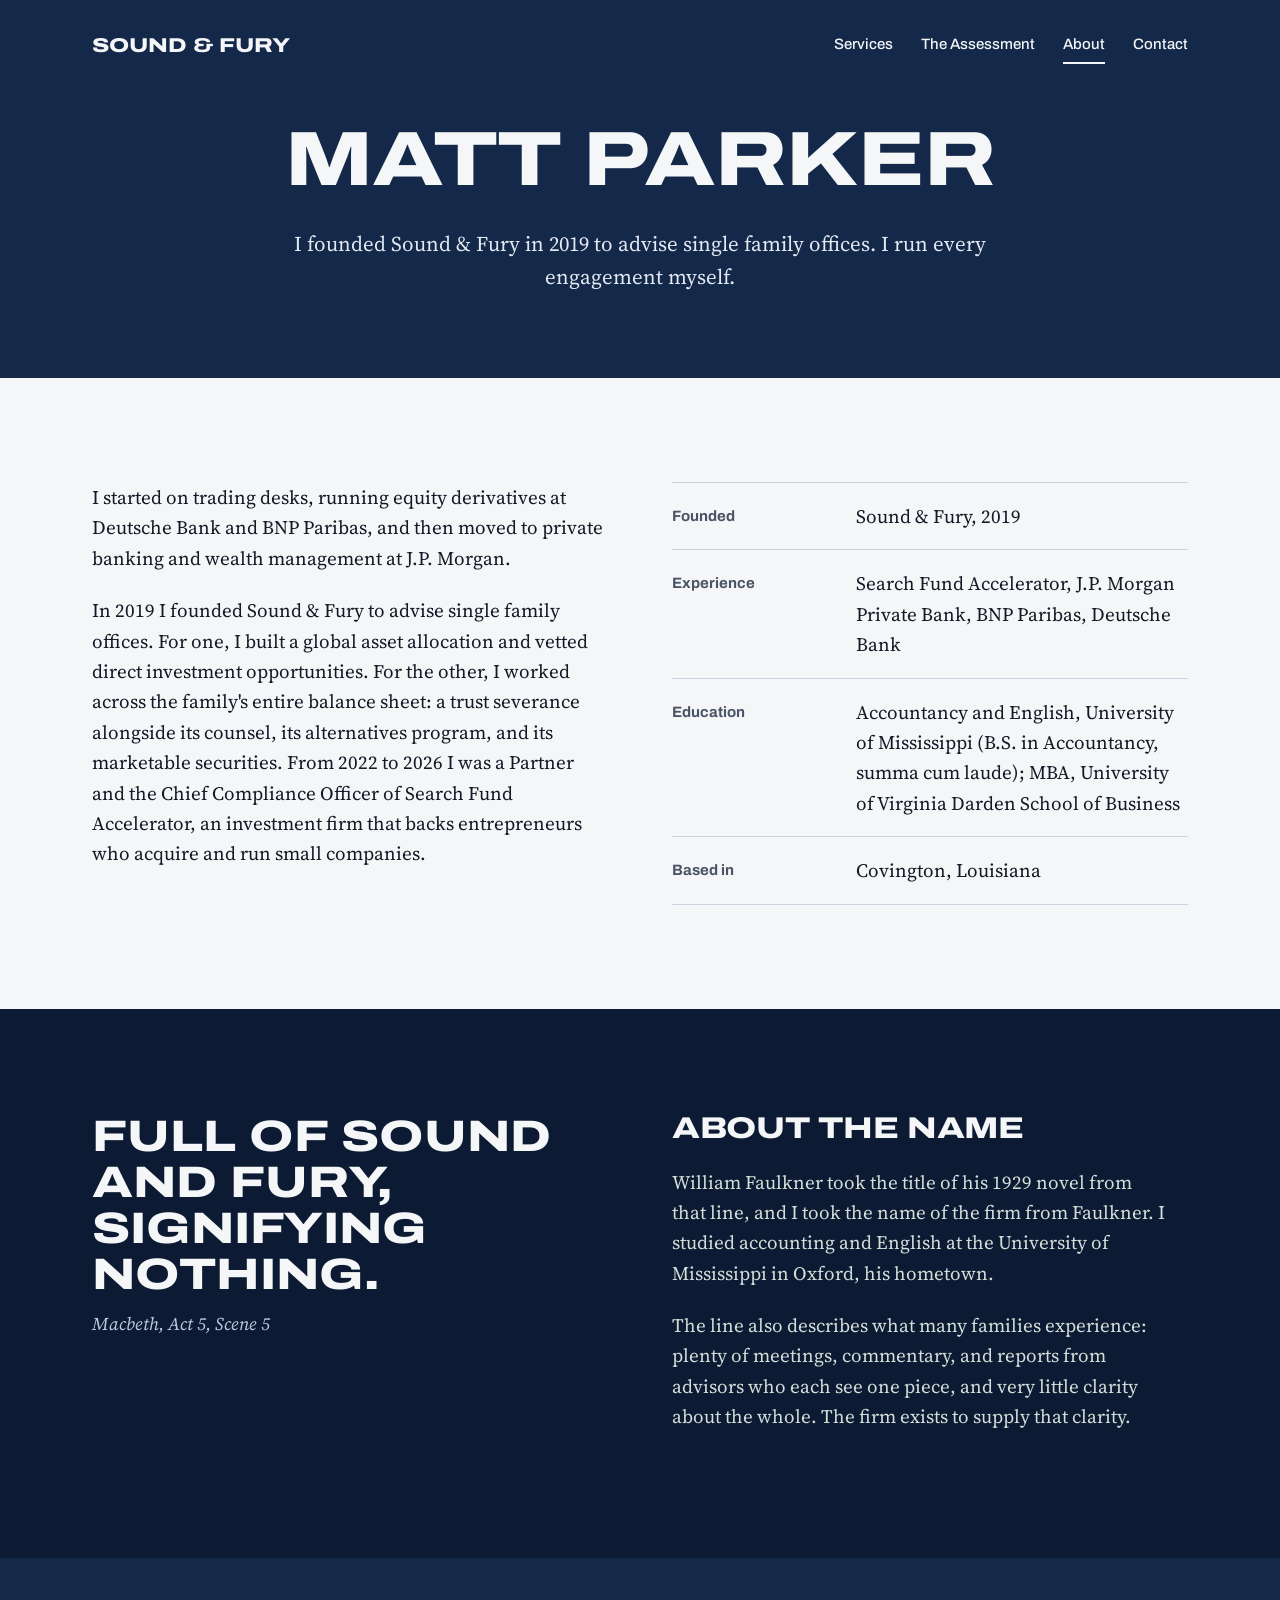
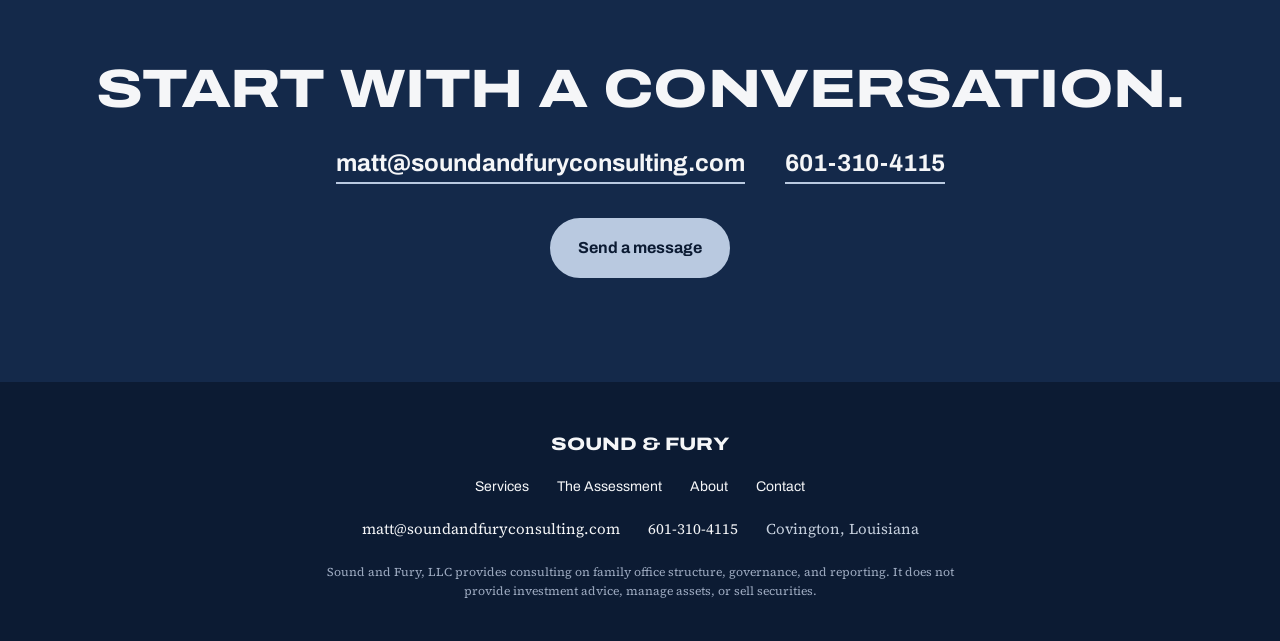
==== commit 688eaf72: "Drop CIO pitch, add family office review, fix sample figures Remove the CIO offer, safeguards block," ====
--- a/about.html
+++ b/about.html
@@ -8,7 +8,7 @@
 <link rel="preconnect" href="https://fonts.googleapis.com">
 <link rel="preconnect" href="https://fonts.gstatic.com" crossorigin>
 <link href="https://fonts.googleapis.com/css2?family=Archivo:wdth,wght@62..125,400..900&family=Source+Serif+4:opsz,wght@8..60,400;8..60,600&display=swap" rel="stylesheet">
-<link rel="stylesheet" href="styles.css">
+<link rel="stylesheet" href="styles.css?v=4">
 </head>
 <body>
 
@@ -37,7 +37,7 @@
     <div class="wrap two">
       <div class="prose">
         <p>I started on trading desks, running equity derivatives at Deutsche Bank and BNP Paribas, and then moved to private banking and wealth management at J.P. Morgan.</p>
-        <p>In 2019 I founded Sound &amp; Fury to advise single family offices. For one, I built a global asset allocation and vetted direct investment opportunities. For the other, I ran the full investment agenda: I worked with the family's counsel on a trust severance, built and executed its alternatives program, and analyzed and traded its marketable securities. From 2022 to 2026 I was a Partner and the Chief Compliance Officer of Search Fund Accelerator, an investment firm that backs entrepreneurs who acquire and run small companies.</p>
+        <p>In 2019 I founded Sound &amp; Fury to advise single family offices. For one, I built a global asset allocation and vetted direct investment opportunities. For the other, I worked across the family's entire balance sheet: a trust severance alongside its counsel, its alternatives program, and its marketable securities. From 2022 to 2026 I was a Partner and the Chief Compliance Officer of Search Fund Accelerator, an investment firm that backs entrepreneurs who acquire and run small companies.</p>
       </div>
       <ul class="facts">
         <li><span>Founded</span><span>Sound &amp; Fury, 2019</span></li>
@@ -51,7 +51,7 @@
   <section class="principles">
     <div class="wrap two">
       <blockquote class="macbeth">
-        It is a tale told by an idiot, full of sound and fury, signifying nothing.
+        Full of sound and fury, signifying nothing.
         <cite>Macbeth, Act 5, Scene 5</cite>
       </blockquote>
       <div class="prose">
@@ -91,7 +91,7 @@
     <!-- AFTER REGISTRATION: replace the legal paragraph below with:
     <p class="legal">Sound and Fury, LLC is an investment adviser registered with the State of Louisiana. Registration does not imply a certain level of skill or training. Form ADV Part 2A is available on request.</p>
     -->
-    <p class="legal">Sound and Fury, LLC provides consulting on family office structure, governance, and reporting. It does not provide investment advice, manage assets, or sell securities. Any role with a family's own office is a separate arrangement made by that family.</p>
+    <p class="legal">Sound and Fury, LLC provides consulting on family office structure, governance, and reporting. It does not provide investment advice, manage assets, or sell securities.</p>
   </div>
 </footer>
 </body>
--- a/styles.css
+++ b/styles.css
@@ -47,9 +47,9 @@
 
 /* Hero */
 .hero { padding: 48px 0 88px; text-align: center; }
-.hero h1.quote { font-size: clamp(36px, 5.6vw, 76px); }
+.hero h1.quote { font-size: clamp(30px, 4.2vw, 58px); line-height: 1.08; max-width: 18em; margin: 0 auto; }
 .hero h1.quote span { display: block; }
-.hero h1.quote::before { content: "\201C"; display: block; font-size: 1.1em; line-height: 0.6; color: var(--sky); margin-bottom: 8px; }
+
 .hero .attrib { font-family: var(--display); font-weight: 600; font-size: 17px; color: var(--sky); margin: 20px 0 0; }
 .hero p.pitch { font-size: 21px; line-height: 1.55; max-width: 36em; margin: 36px auto 30px; color: #E3E9F2; }
 .hero .creds { font-family: var(--display); font-size: 14px; color: var(--sky); margin: 30px auto 0; max-width: 46em; }
@@ -211,8 +211,8 @@
 
 /* Responsive */
 @media (max-width: 960px) {
-  .pile-grid, .contact-grid { grid-template-columns: 1fr; gap: 48px; }
-  .v-grid, .ex-grid { grid-template-columns: 1fr; gap: 24px; }
+  .pile-grid, .contact-grid { grid-template-columns: minmax(0, 1fr); gap: 48px; }
+  .v-grid, .ex-grid { grid-template-columns: minmax(0, 1fr); gap: 24px; }
   .steps { grid-template-columns: repeat(2, minmax(0, 1fr)); }
 }
 @media (max-width: 640px) {
@@ -224,8 +224,8 @@
   .hero { padding: 24px 0 60px; }
   .hero p.pitch, .lede, .page-head p { font-size: 18px; }
   .page-head h1 { font-size: clamp(28px, 8.6vw, 38px); }
-  .principles .grid, .two, .services { grid-template-columns: 1fr; gap: 40px; }
-  .steps { grid-template-columns: 1fr; }
+  .principles .grid, .two, .services { grid-template-columns: minmax(0, 1fr); gap: 40px; }
+  .steps { grid-template-columns: minmax(0, 1fr); }
   .pile { height: 360px; }
   .stmt { width: 210px; padding: 12px 14px; }
   .stmt:nth-child(1) { top: 0; left: 0; }
@@ -239,3 +239,7 @@
   .facts li { grid-template-columns: 1fr; gap: 4px; }
   .checks li { grid-template-columns: 84px minmax(0, 1fr); gap: 12px; }
 }
+
+.verdict .buys { font-size: 17px; margin: 0 0 22px; }
+.question .fee-num { margin: 20px 0 8px; }
+.question .wrap > p { max-width: 38em; margin-left: auto; margin-right: auto; }
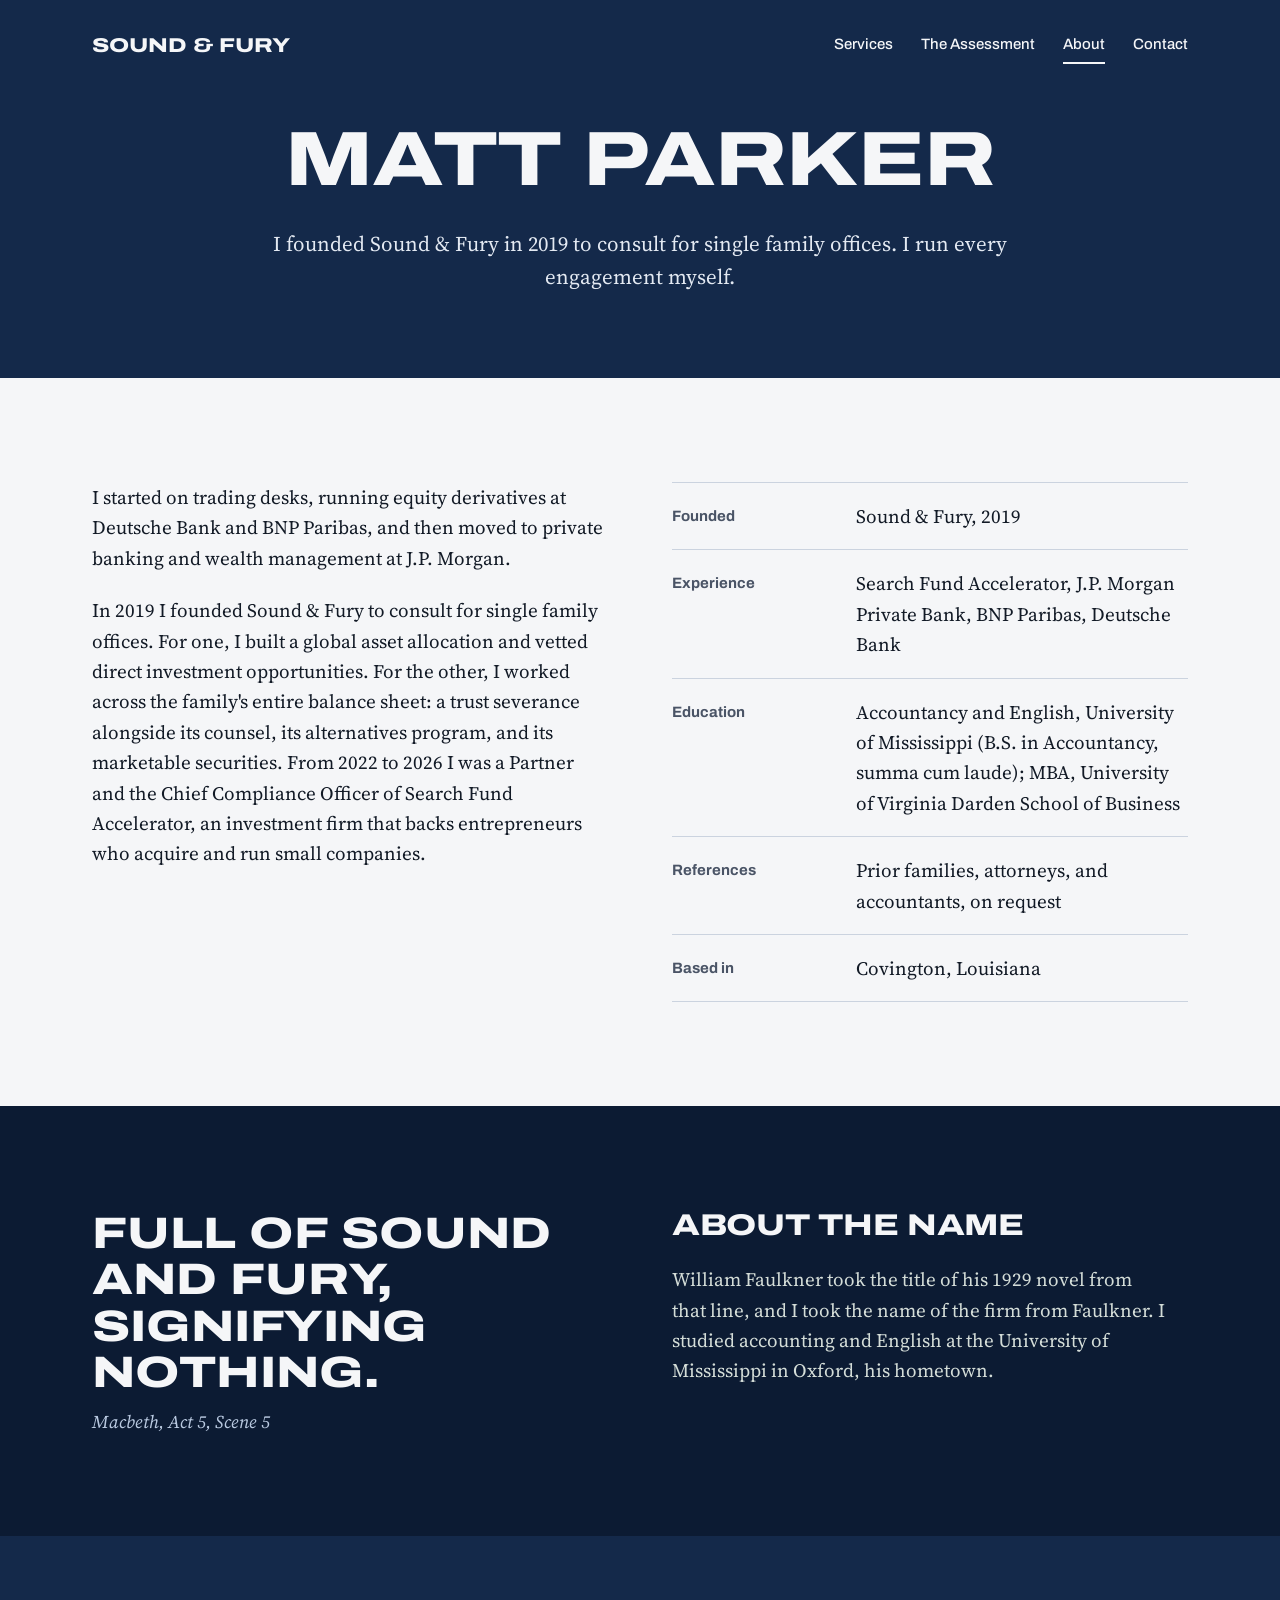
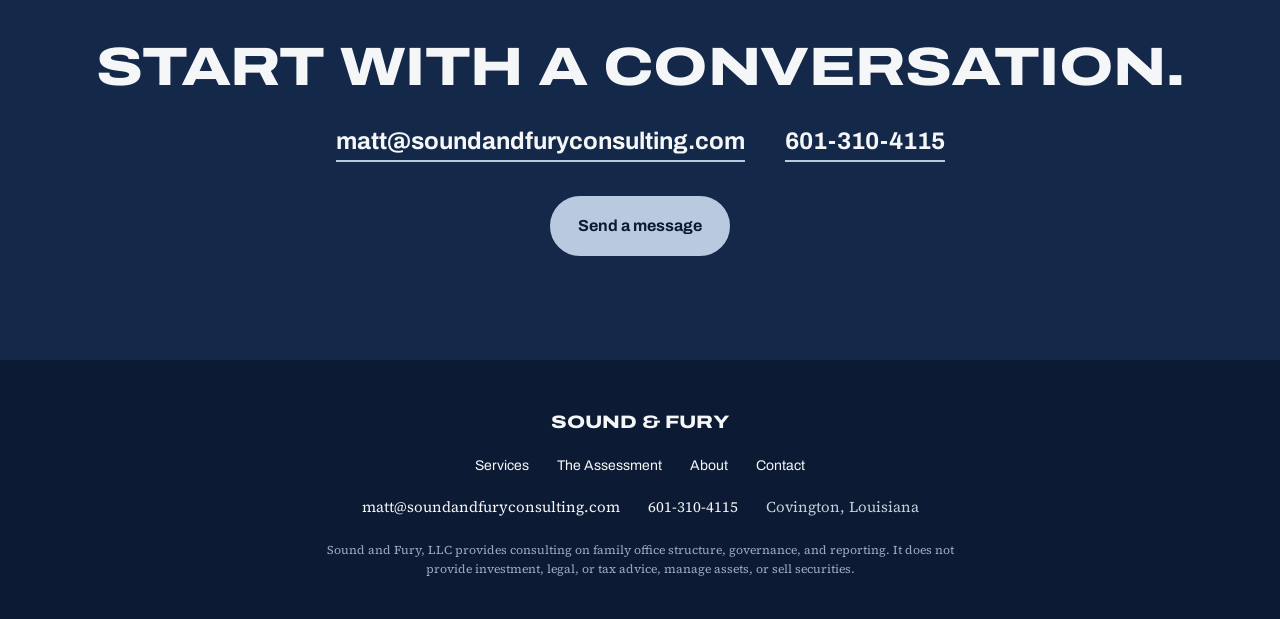
==== commit 02807e59: "Refer legal questions to counsel, soften advisor tone, add attorney section and fee range Co-Authore" ====
--- a/about.html
+++ b/about.html
@@ -4,7 +4,7 @@
 <meta charset="utf-8">
 <meta name="viewport" content="width=device-width, initial-scale=1">
 <title>About | Sound &amp; Fury Consulting</title>
-<meta name="description" content="Matt Parker founded Sound &amp; Fury in 2019 to advise single family offices.">
+<meta name="description" content="Matt Parker founded Sound &amp; Fury in 2019 to consult for single family offices.">
 <link rel="preconnect" href="https://fonts.googleapis.com">
 <link rel="preconnect" href="https://fonts.gstatic.com" crossorigin>
 <link href="https://fonts.googleapis.com/css2?family=Archivo:wdth,wght@62..125,400..900&family=Source+Serif+4:opsz,wght@8..60,400;8..60,600&display=swap" rel="stylesheet">
@@ -27,7 +27,7 @@
   <div class="page-head">
     <div class="wrap">
       <h1 class="display">Matt Parker</h1>
-      <p>I founded Sound &amp; Fury in 2019 to advise single family offices. I run every engagement myself.</p>
+      <p>I founded Sound &amp; Fury in 2019 to consult for single family offices. I run every engagement myself.</p>
     </div>
   </div>
 </div>
@@ -37,12 +37,13 @@
     <div class="wrap two">
       <div class="prose">
         <p>I started on trading desks, running equity derivatives at Deutsche Bank and BNP Paribas, and then moved to private banking and wealth management at J.P. Morgan.</p>
-        <p>In 2019 I founded Sound &amp; Fury to advise single family offices. For one, I built a global asset allocation and vetted direct investment opportunities. For the other, I worked across the family's entire balance sheet: a trust severance alongside its counsel, its alternatives program, and its marketable securities. From 2022 to 2026 I was a Partner and the Chief Compliance Officer of Search Fund Accelerator, an investment firm that backs entrepreneurs who acquire and run small companies.</p>
+        <p>In 2019 I founded Sound &amp; Fury to consult for single family offices. For one, I built a global asset allocation and vetted direct investment opportunities. For the other, I worked across the family's entire balance sheet: a trust severance alongside its counsel, its alternatives program, and its marketable securities. From 2022 to 2026 I was a Partner and the Chief Compliance Officer of Search Fund Accelerator, an investment firm that backs entrepreneurs who acquire and run small companies.</p>
       </div>
       <ul class="facts">
         <li><span>Founded</span><span>Sound &amp; Fury, 2019</span></li>
         <li><span>Experience</span><span>Search Fund Accelerator, J.P. Morgan Private Bank, BNP Paribas, Deutsche Bank</span></li>
         <li><span>Education</span><span>Accountancy and English, University of Mississippi (B.S. in Accountancy, summa cum laude); MBA, University of Virginia Darden School of Business</span></li>
+        <li><span>References</span><span>Prior families, attorneys, and accountants, on request</span></li>
         <li><span>Based in</span><span>Covington, Louisiana</span></li>
       </ul>
     </div>
@@ -57,7 +58,6 @@
       <div class="prose">
         <h2 class="display" style="font-size: 30px; color: var(--celadon); margin-bottom: 24px">About the name</h2>
         <p style="color: #D4DDD8">William Faulkner took the title of his 1929 novel from that line, and I took the name of the firm from Faulkner. I studied accounting and English at the University of Mississippi in Oxford, his hometown.</p>
-        <p style="color: #D4DDD8">The line also describes what many families experience: plenty of meetings, commentary, and reports from advisors who each see one piece, and very little clarity about the whole. The firm exists to supply that clarity.</p>
       </div>
     </div>
   </section>
@@ -91,7 +91,7 @@
     <!-- AFTER REGISTRATION: replace the legal paragraph below with:
     <p class="legal">Sound and Fury, LLC is an investment adviser registered with the State of Louisiana. Registration does not imply a certain level of skill or training. Form ADV Part 2A is available on request.</p>
     -->
-    <p class="legal">Sound and Fury, LLC provides consulting on family office structure, governance, and reporting. It does not provide investment advice, manage assets, or sell securities.</p>
+    <p class="legal">Sound and Fury, LLC provides consulting on family office structure, governance, and reporting. It does not provide investment, legal, or tax advice, manage assets, or sell securities.</p>
   </div>
 </footer>
 </body>
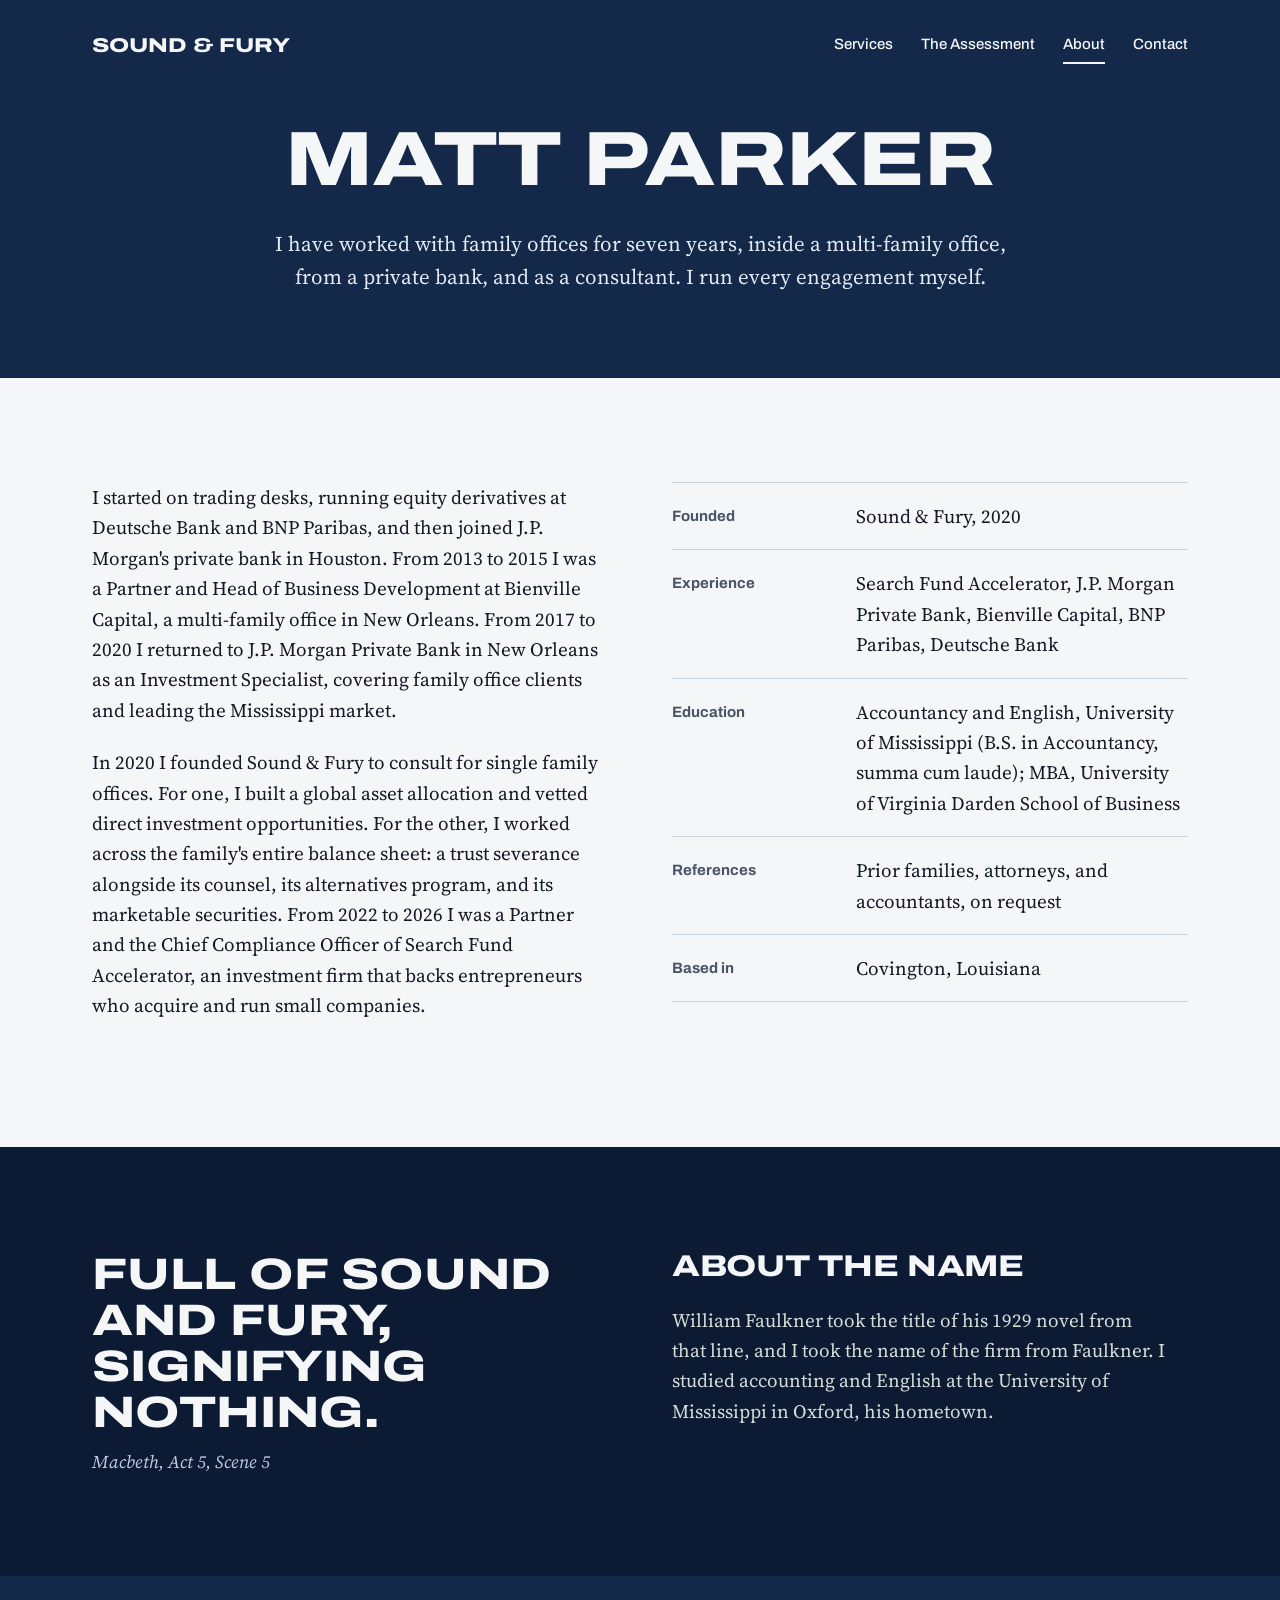
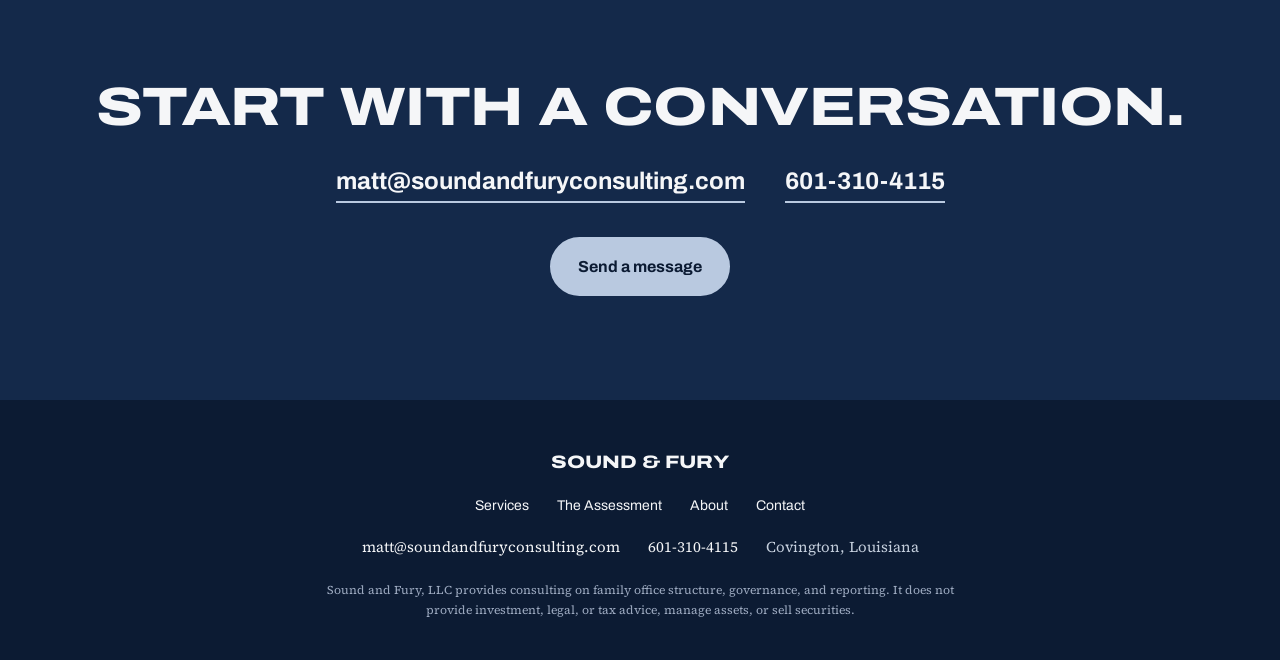
==== commit 038ec2d8: "Align dates with LinkedIn and lead with seven years of family office experience Co-Authored-By: Clau" ====
--- a/about.html
+++ b/about.html
@@ -4,7 +4,7 @@
 <meta charset="utf-8">
 <meta name="viewport" content="width=device-width, initial-scale=1">
 <title>About | Sound &amp; Fury Consulting</title>
-<meta name="description" content="Matt Parker founded Sound &amp; Fury in 2019 to consult for single family offices.">
+<meta name="description" content="Matt Parker founded Sound &amp; Fury in 2020 to consult for single family offices.">
 <link rel="preconnect" href="https://fonts.googleapis.com">
 <link rel="preconnect" href="https://fonts.gstatic.com" crossorigin>
 <link href="https://fonts.googleapis.com/css2?family=Archivo:wdth,wght@62..125,400..900&family=Source+Serif+4:opsz,wght@8..60,400;8..60,600&display=swap" rel="stylesheet">
@@ -27,7 +27,7 @@
   <div class="page-head">
     <div class="wrap">
       <h1 class="display">Matt Parker</h1>
-      <p>I founded Sound &amp; Fury in 2019 to consult for single family offices. I run every engagement myself.</p>
+      <p>I have worked with family offices for seven years, inside a multi-family office, from a private bank, and as a consultant. I run every engagement myself.</p>
     </div>
   </div>
 </div>
@@ -36,12 +36,12 @@
   <section>
     <div class="wrap two">
       <div class="prose">
-        <p>I started on trading desks, running equity derivatives at Deutsche Bank and BNP Paribas, and then moved to private banking and wealth management at J.P. Morgan.</p>
-        <p>In 2019 I founded Sound &amp; Fury to consult for single family offices. For one, I built a global asset allocation and vetted direct investment opportunities. For the other, I worked across the family's entire balance sheet: a trust severance alongside its counsel, its alternatives program, and its marketable securities. From 2022 to 2026 I was a Partner and the Chief Compliance Officer of Search Fund Accelerator, an investment firm that backs entrepreneurs who acquire and run small companies.</p>
+        <p>I started on trading desks, running equity derivatives at Deutsche Bank and BNP Paribas, and then joined J.P. Morgan's private bank in Houston. From 2013 to 2015 I was a Partner and Head of Business Development at Bienville Capital, a multi-family office in New Orleans. From 2017 to 2020 I returned to J.P. Morgan Private Bank in New Orleans as an Investment Specialist, covering family office clients and leading the Mississippi market.</p>
+        <p>In 2020 I founded Sound &amp; Fury to consult for single family offices. For one, I built a global asset allocation and vetted direct investment opportunities. For the other, I worked across the family's entire balance sheet: a trust severance alongside its counsel, its alternatives program, and its marketable securities. From 2022 to 2026 I was a Partner and the Chief Compliance Officer of Search Fund Accelerator, an investment firm that backs entrepreneurs who acquire and run small companies.</p>
       </div>
       <ul class="facts">
-        <li><span>Founded</span><span>Sound &amp; Fury, 2019</span></li>
-        <li><span>Experience</span><span>Search Fund Accelerator, J.P. Morgan Private Bank, BNP Paribas, Deutsche Bank</span></li>
+        <li><span>Founded</span><span>Sound &amp; Fury, 2020</span></li>
+        <li><span>Experience</span><span>Search Fund Accelerator, J.P. Morgan Private Bank, Bienville Capital, BNP Paribas, Deutsche Bank</span></li>
         <li><span>Education</span><span>Accountancy and English, University of Mississippi (B.S. in Accountancy, summa cum laude); MBA, University of Virginia Darden School of Business</span></li>
         <li><span>References</span><span>Prior families, attorneys, and accountants, on request</span></li>
         <li><span>Based in</span><span>Covington, Louisiana</span></li>
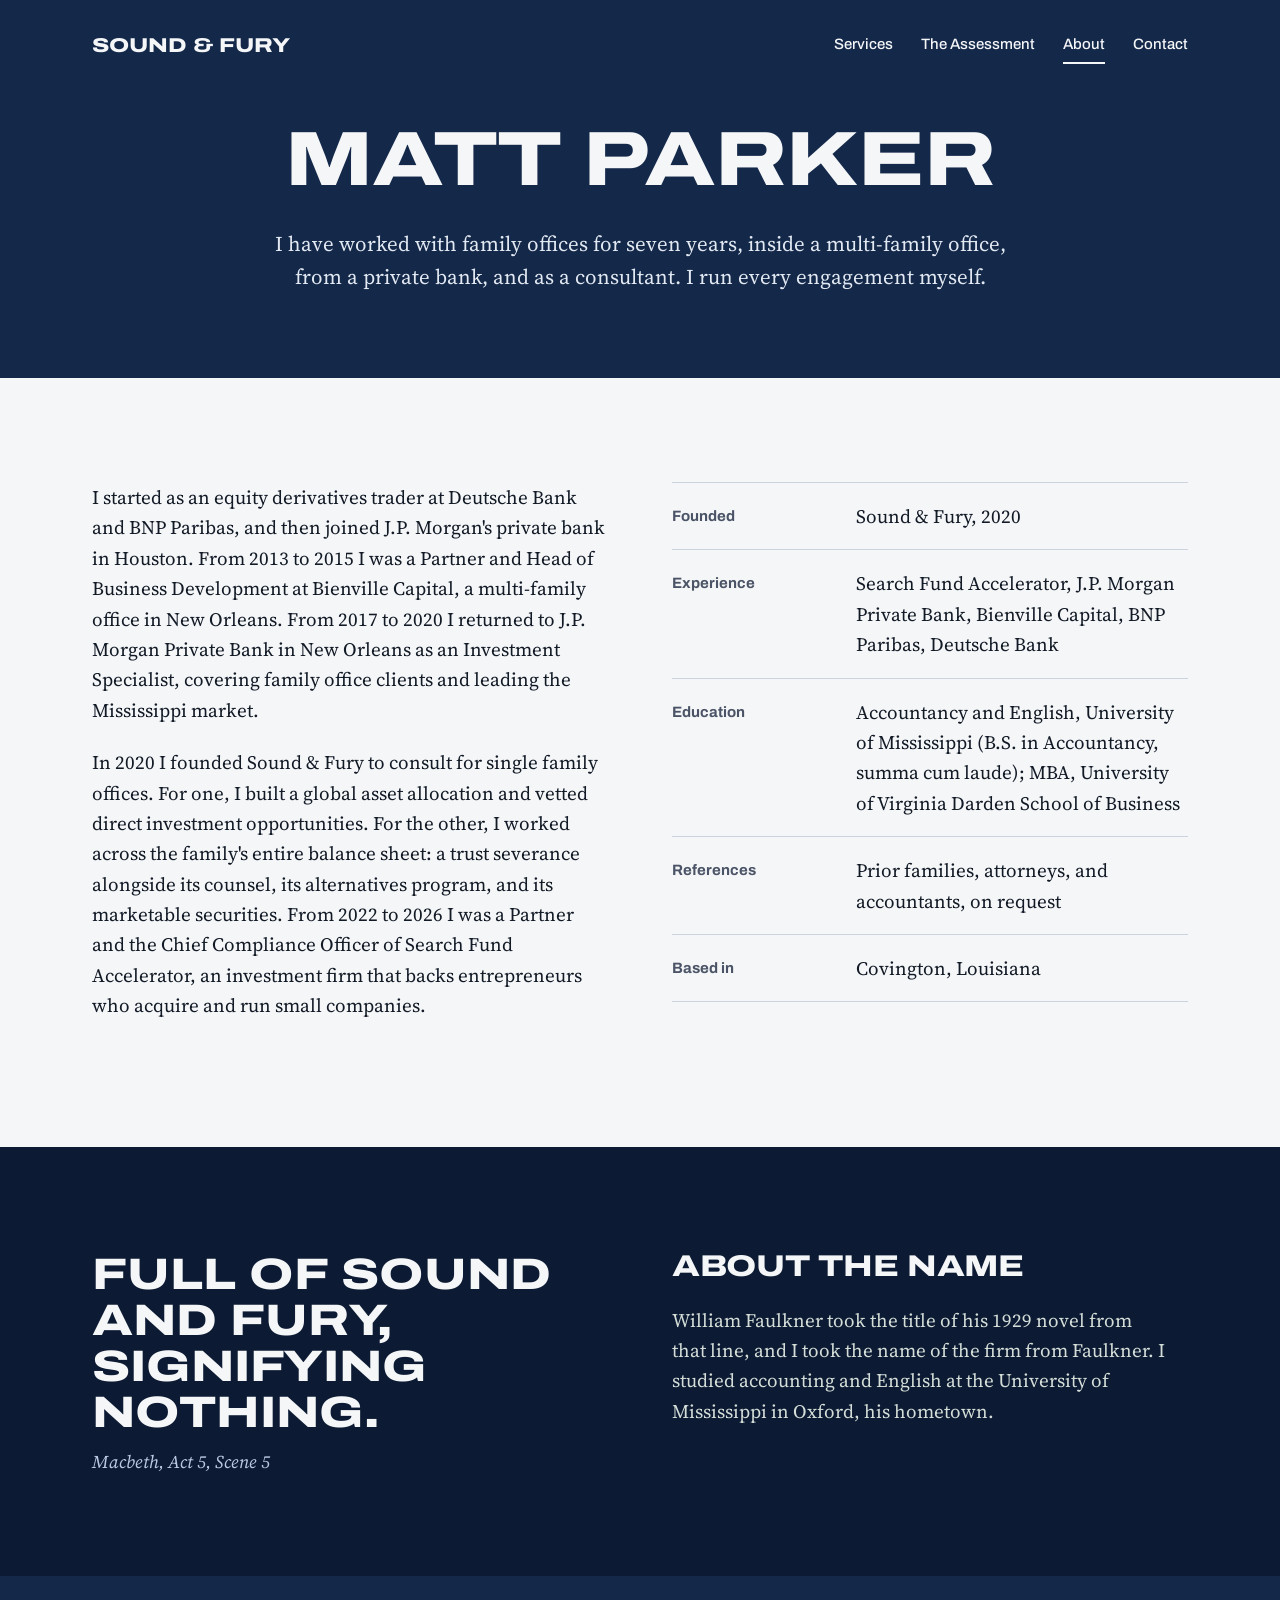
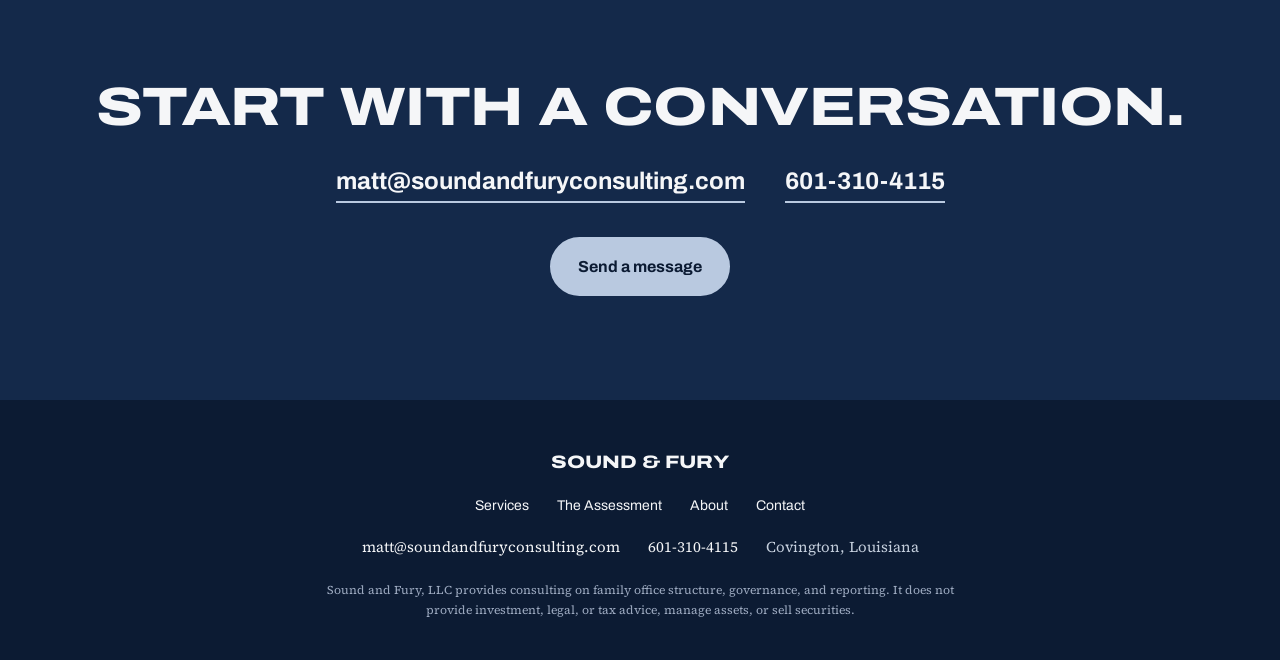
==== commit c28b94a2: "Describe trading role accurately Co-Authored-By: Claude Opus 5.5 <noreply@anthropic.com> Claude-Sess" ====
--- a/about.html
+++ b/about.html
@@ -36,7 +36,7 @@
   <section>
     <div class="wrap two">
       <div class="prose">
-        <p>I started on trading desks, running equity derivatives at Deutsche Bank and BNP Paribas, and then joined J.P. Morgan's private bank in Houston. From 2013 to 2015 I was a Partner and Head of Business Development at Bienville Capital, a multi-family office in New Orleans. From 2017 to 2020 I returned to J.P. Morgan Private Bank in New Orleans as an Investment Specialist, covering family office clients and leading the Mississippi market.</p>
+        <p>I started as an equity derivatives trader at Deutsche Bank and BNP Paribas, and then joined J.P. Morgan's private bank in Houston. From 2013 to 2015 I was a Partner and Head of Business Development at Bienville Capital, a multi-family office in New Orleans. From 2017 to 2020 I returned to J.P. Morgan Private Bank in New Orleans as an Investment Specialist, covering family office clients and leading the Mississippi market.</p>
         <p>In 2020 I founded Sound &amp; Fury to consult for single family offices. For one, I built a global asset allocation and vetted direct investment opportunities. For the other, I worked across the family's entire balance sheet: a trust severance alongside its counsel, its alternatives program, and its marketable securities. From 2022 to 2026 I was a Partner and the Chief Compliance Officer of Search Fund Accelerator, an investment firm that backs entrepreneurs who acquire and run small companies.</p>
       </div>
       <ul class="facts">
